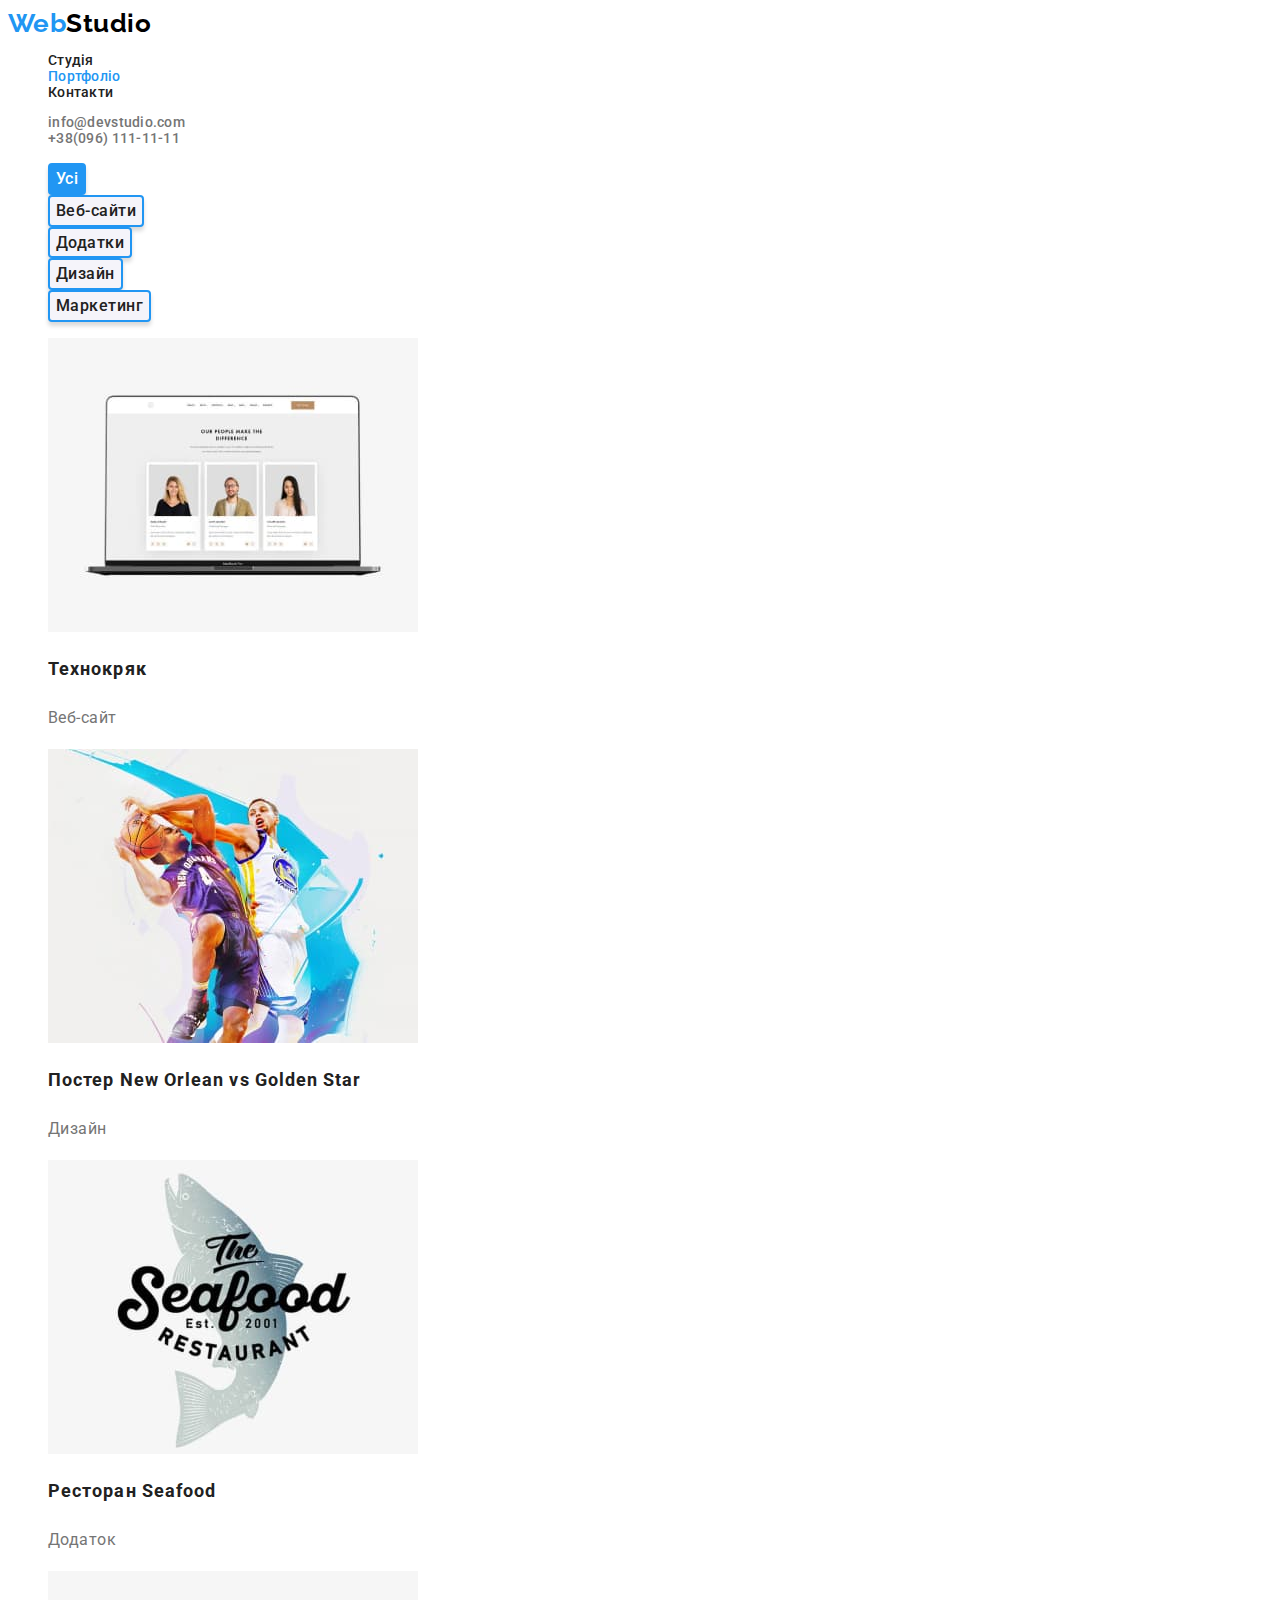
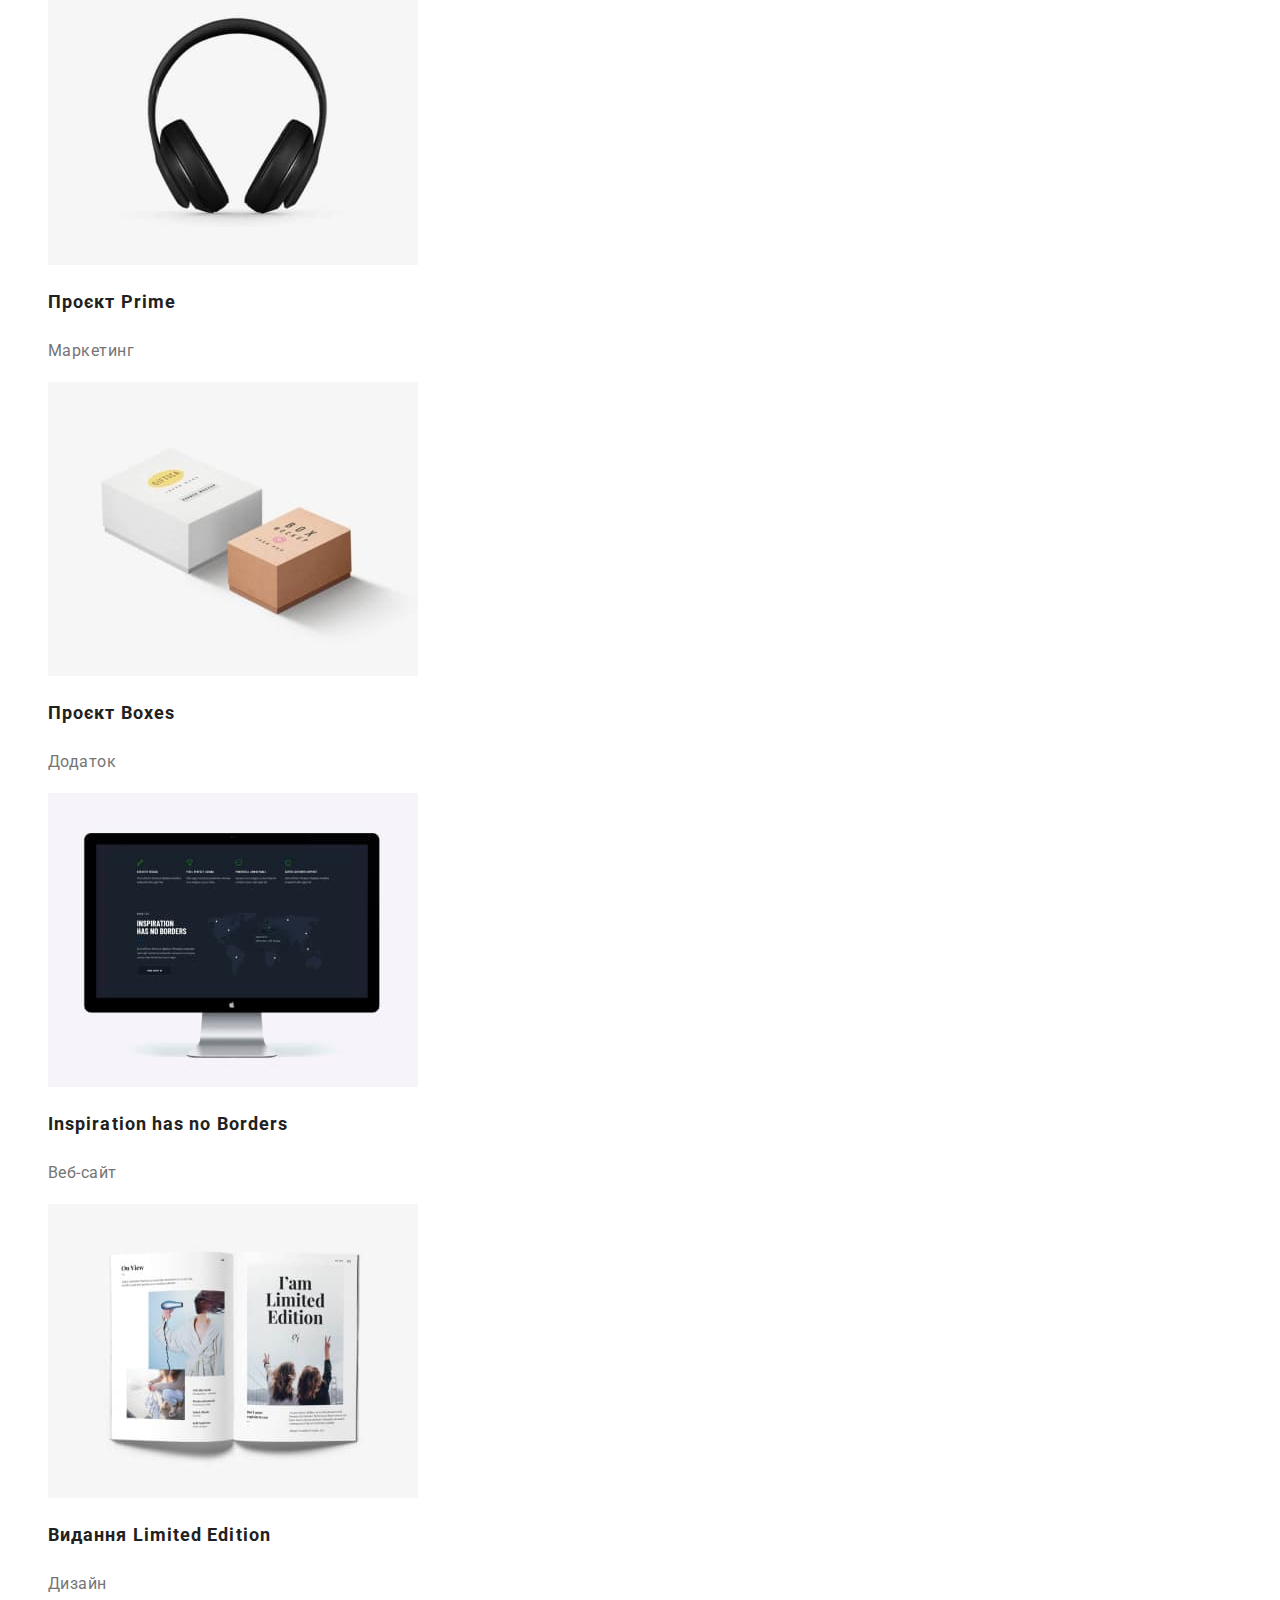
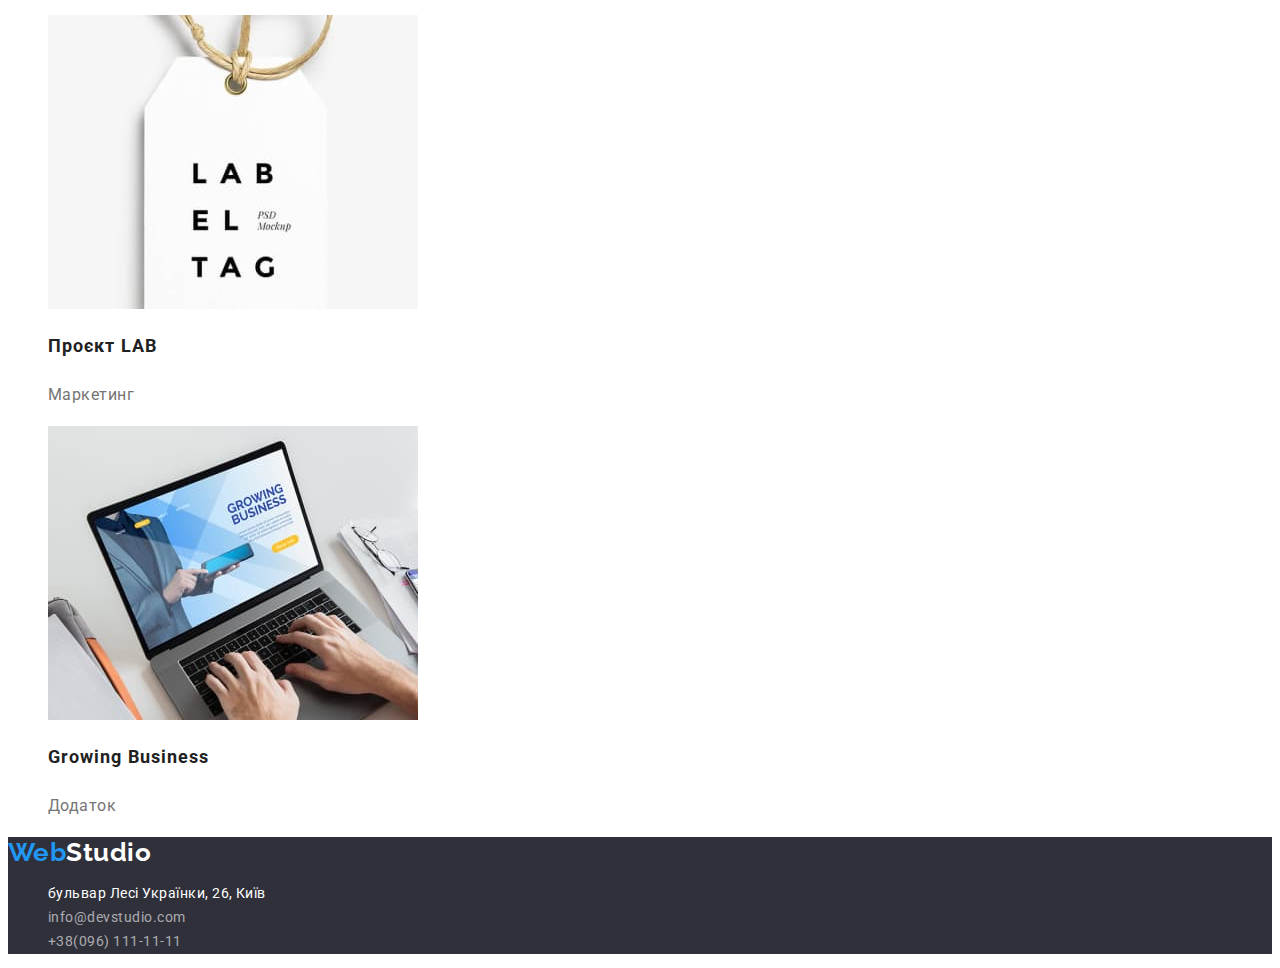
==== portfolio.html @ f8b34349 "initial commit hw-03" ====
<!DOCTYPE html>
<html lang="uk">
  <head>
    <meta charset="UTF-8" />
    <meta http-equiv="X-UA-Compatible" content="IE=edge" />
    <meta name="viewport" content="width=device-width, initial-scale=1.0" />
    <title>goit-markup-hw-02</title>
    <link rel="preconnect" href="https://fonts.googleapis.com" />
    <link rel="preconnect" href="https://fonts.gstatic.com" crossorigin />
    <link
      href="https://fonts.googleapis.com/css2?family=Raleway:wght@700&family=Roboto:wght@400;500;700;900&display=swap"
      rel="stylesheet"
    />
    <link rel="stylesheet" href="./css/styles.css" />
  </head>
  <body>
    <header>
      <nav>
        <a class="link logo" href="./index.html">Web<span class="logo-span">Studio</span></a>
        <ul class="ul-nav">
          <li class="list">
            <a class="link nav" href="./index.html">Студія</a>
          </li>
          <li class="list">
            <a class="link nav link-current" href="./portfolio.html">Портфоліо</a>
          </li>
          <li class="list"><a class="link nav" href="#">Контакти</a></li>
        </ul>
        <ul class="ul-nav">
          <li class="list">
            <a class="link auth" href="mailto:info@devstudio.com">info@devstudio.com</a>
          </li>
          <li class="list">
            <a class="link auth" href="tel:+380961111111">+38(096) 111-11-11</a>
          </li>
        </ul>
      </nav>
    </header>
    <main>
      <section class="hero-portfolio">
        <h1 class="visually-hidden">Портфоліо</h1>
        <ul>
          <li class="list">
            <button class="btn btn-portfolio btn-portfolio-current" type="button">Усі</button>
          </li>
          <li class="list"><button class="btn btn-portfolio" type="button">Веб-сайти</button></li>
          <li class="list"><button class="btn btn-portfolio" type="button">Додатки</button></li>
          <li class="list"><button class="btn btn-portfolio" type="button">Дизайн</button></li>
          <li class="list"><button class="btn btn-portfolio" type="button">Маркетинг</button></li>
        </ul>
        <ul>
          <li class="list">
            <a href="#" class="link">
              <img src="./img/technohack1.jpg" alt="Фото" class="portfolio-img" width="370" />
              <h2 class="portfolio-title">Технокряк</h2>
              <p class="portfolio-text">Веб-сайт</p>
            </a>
          </li>
          <li class="list">
            <a href="#" class="link">
              <img src="./img/neworlean2.jpg" alt="Фото" class="portfolio-img" width="370" />
              <h2 class="portfolio-title">Постер New Orlean vs Golden Star</h2>
              <p class="portfolio-text">Дизайн</p>
            </a>
          </li>
          <li class="list">
            <a href="#" class="link">
              <img src="./img/seafood3.jpg" alt="Фото" class="portfolio-img" width="370" />
              <h2 class="portfolio-title">Ресторан Seafood</h2>
              <p class="portfolio-text">Додаток</p>
            </a>
          </li>
          <li class="list">
            <a href="#" class="link">
              <img src="./img/prime4.jpg" alt="Фото" class="portfolio-img" width="370" />
              <h2 class="portfolio-title">Проєкт Prime</h2>
              <p class="portfolio-text">Маркетинг</p>
            </a>
          </li>
          <li class="list">
            <a href="#" class="link">
              <img src="./img/boxes5.jpg" alt="Фото" class="portfolio-img" width="370" />
              <h2 class="portfolio-title">Проєкт Boxes</h2>
              <p class="portfolio-text">Додаток</p>
            </a>
          </li>
          <li class="list">
            <a href="#" class="link">
              <img src="./img/noborders6.jpg" alt="Фото" class="portfolio-img" width="370" />
              <h2 class="portfolio-title">Inspiration has no Borders</h2>
              <p class="portfolio-text">Веб-сайт</p>
            </a>
          </li>
          <li class="list">
            <a href="#" class="link">
              <img src="./img/limited7.jpg" alt="Фото" class="portfolio-img" width="370" />
              <h2 class="portfolio-title">Видання Limited Edition</h2>
              <p class="portfolio-text">Дизайн</p>
            </a>
          </li>
          <li class="list">
            <a href="#" class="link">
              <img src="./img/lab8.jpg" alt="Фото" class="portfolio-img" width="370" />
              <h2 class="portfolio-title">Проєкт LAB</h2>
              <p class="portfolio-text">Маркетинг</p>
            </a>
          </li>
          <li class="list">
            <a href="#" class="link">
              <img src="./img/growing9.jpg" alt="Фото" class="portfolio-img" width="370" />
              <h2 class="portfolio-title">Growing Business</h2>
              <p class="portfolio-text">Додаток</p>
            </a>
          </li>
        </ul>
      </section>
    </main>
    <footer class="footer">
      <a class="link logo" href="./index.html">Web<span class="footer-span">Studio</span></a>
      <address class="address">
        <ul>
          <li class="list">
            <a
              class="link map"
              href="https://goo.gl/maps/aX8FBNbtvhdyTscHA"
              target="_blank"
              rel="noreferrer nofollow noopener"
              >бульвар Лесі Українки, 26, Київ</a
            >
          </li>
          <li class="list">
            <a class="link mailto" href="mailto:info@devstudio.com">info@devstudio.com</a>
          </li>
          <li class="list"><a class="link tel" href="tel:+380961111111">+38(096) 111-11-11</a></li>
        </ul>
      </address>
    </footer>
  </body>
</html>
---- css/styles.css ----
:root {
  --primary-text-color:#212121;
  --primary-white-color: #ffffff;
  --accent-color: #2196F3;
  --accent-text-color: #757575;
  --accent-bgd-color: #2F303A;
}
body {
  color: var(--primary-text-color);
  background-color: var(--primary-white-color);
  font-family: 'Roboto', sans-serif;
  letter-spacing: 0.03em;
}
.link {
  text-decoration: none;
}
.list {
  list-style: none;
}
.logo {
  color: var(--accent-color);
  font-family: 'Raleway', sans-serif;
  font-weight: 700;
  font-size: 26px;
  line-height: 1.19;
}
.logo-span {
  color: #000000;
}
.ul-nav {
  font-weight: 500;
  font-size: 14px;
  line-height: 1.14;
  letter-spacing: 0.02em;
}
.nav {
  color: var(--primary-text-color);
}
.auth {
  color: var(--accent-text-color);
}
.link-current,
  .nav:hover,
  .nav:focus,
  .auth:hover,
  .auth:focus {
  color: var(--accent-color);
}
.hero-studio {
  background-color: var(--accent-bgd-color);
}
.hero-title{
  color: var(--primary-white-color);
  font-weight: 900;
  font-size: 44px;
  line-height: 1.36;
  letter-spacing: 0.06em;
  text-transform: uppercase;
}
.btn {
  box-shadow: 0px 4px 4px rgba(0, 0, 0, 0.15);
  border: var(--accent-color) solid 2px;
  border-radius: 4px;
  font-family: inherit;
  font-size: 16px;
  cursor: pointer;
}
.btn-studio {
  color: var(--primary-white-color);
  background:var(--accent-color);
  font-weight: 700;
  line-height: 1.88;
  letter-spacing: 0.06em;
}
.btn-studio:hover,
.btn-studio:focus {
  color: #188CE8;
}
.btn-portfolio {
  color: var(--primary-text-color);
  background-color: #F5F4FA;
  font-weight: 500;
  line-height: 1.62;
  letter-spacing: 0.03em;
}
.btn-portfolio-current,
  .btn-portfolio:hover,
  .btn-portfolio:focus {
  color: var(--primary-white-color);
  background-color: var(--accent-color);
}
.visually-hidden {
  position: absolute;
  white-space: nowrap;
  width: 1px;
  height: 1px;
  overflow: hidden;
  border: 0;
  padding: 0;
  clip: rect(0 0 0 0);
  clip-path: inset(50%);
  margin: -1px;
}
.features {
  font-size: 14px;
}
.features-title {
  color: var(--primary-text-color);
  font-weight: 700;
  font-size: 14px;
  line-height: 1.14;
  text-transform: uppercase;  
}
.features-text {
  color: var(--accent-text-color);
  line-height: 1.71;
}
.comand {
  background-color: #F5F4FA;
}
.work-title,
  .comand-title {
  color: var(--primary-text-color);
  font-weight: 700;
  font-size: 36px;
  line-height: 1.17;
}
.card {
  background-color: var(--primary-white-color);
  font-size: 16px;
  line-height: 1.19;
}
.card-title {
  color: var(--primary-text-color);
  font-weight: 500;
  font-size: 16px;
}
.card-text {
  color: var(--accent-text-color);
}
.footer {
  background-color: var(--accent-bgd-color);
}
.footer-span {
  color: var(--primary-white-color);
}
.address {
  font-style: normal;
  font-size: 14px;
  line-height: 1.71;
}
.map {
  color: var(--primary-white-color);
}
.mailto,
.tel {
  color: rgba(255, 255, 255, 0.6);  
}
.mailto:hover,
  .mailto:focus,
  .tel:hover,
  .tel:focus,
  .map:hover,
  .map:focus,
  .logo:hover,
  .logo:focus,
  .logo-span:hover,
  .logo-span:focus,
  .footer-span:hover,
  .footer-span:focus {
  color: var(--accent-color);
}
.portfolio-title {
  color: var(--primary-text-color);
  font-weight: 700;
  font-size: 18px;
  line-height: 2.00;
  letter-spacing: 0.06em;
}
.portfolio-text {
  color: var(--accent-text-color);
  font-size: 16px;
  line-height: 1.88;
}
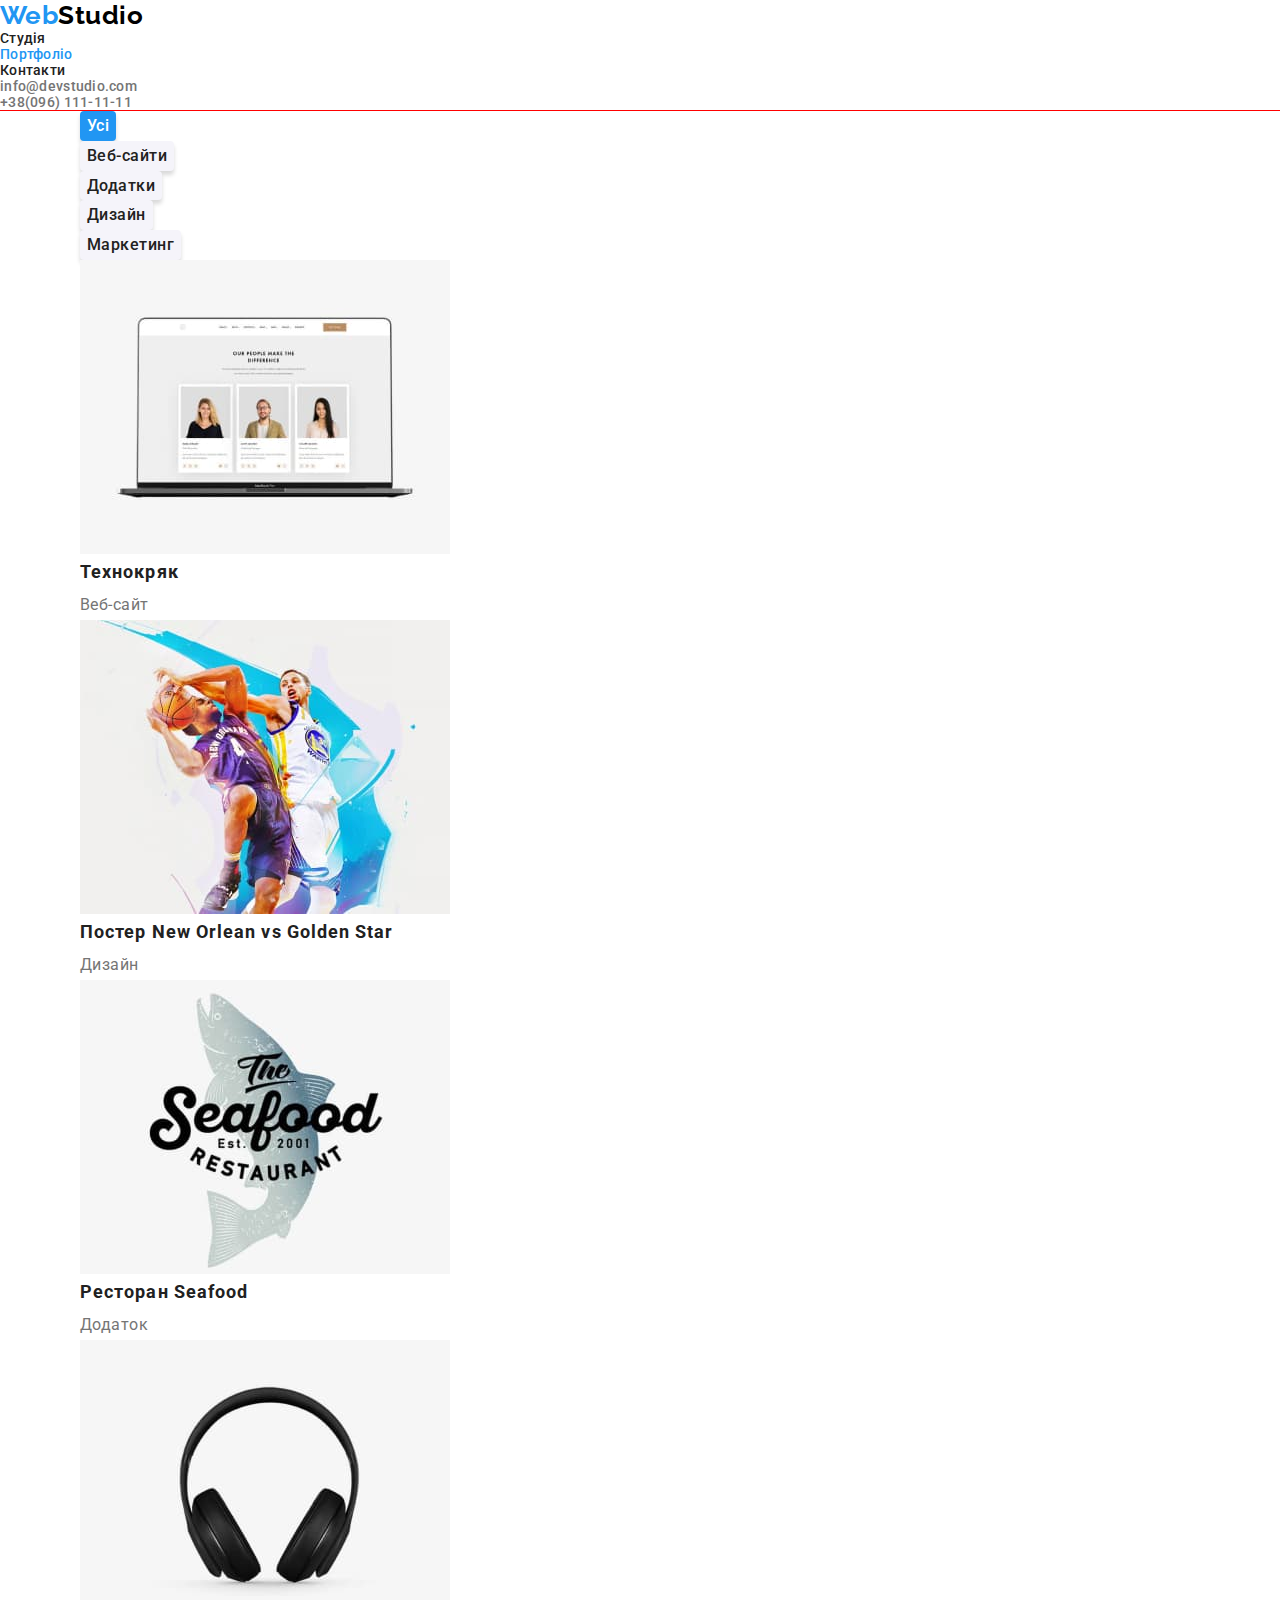
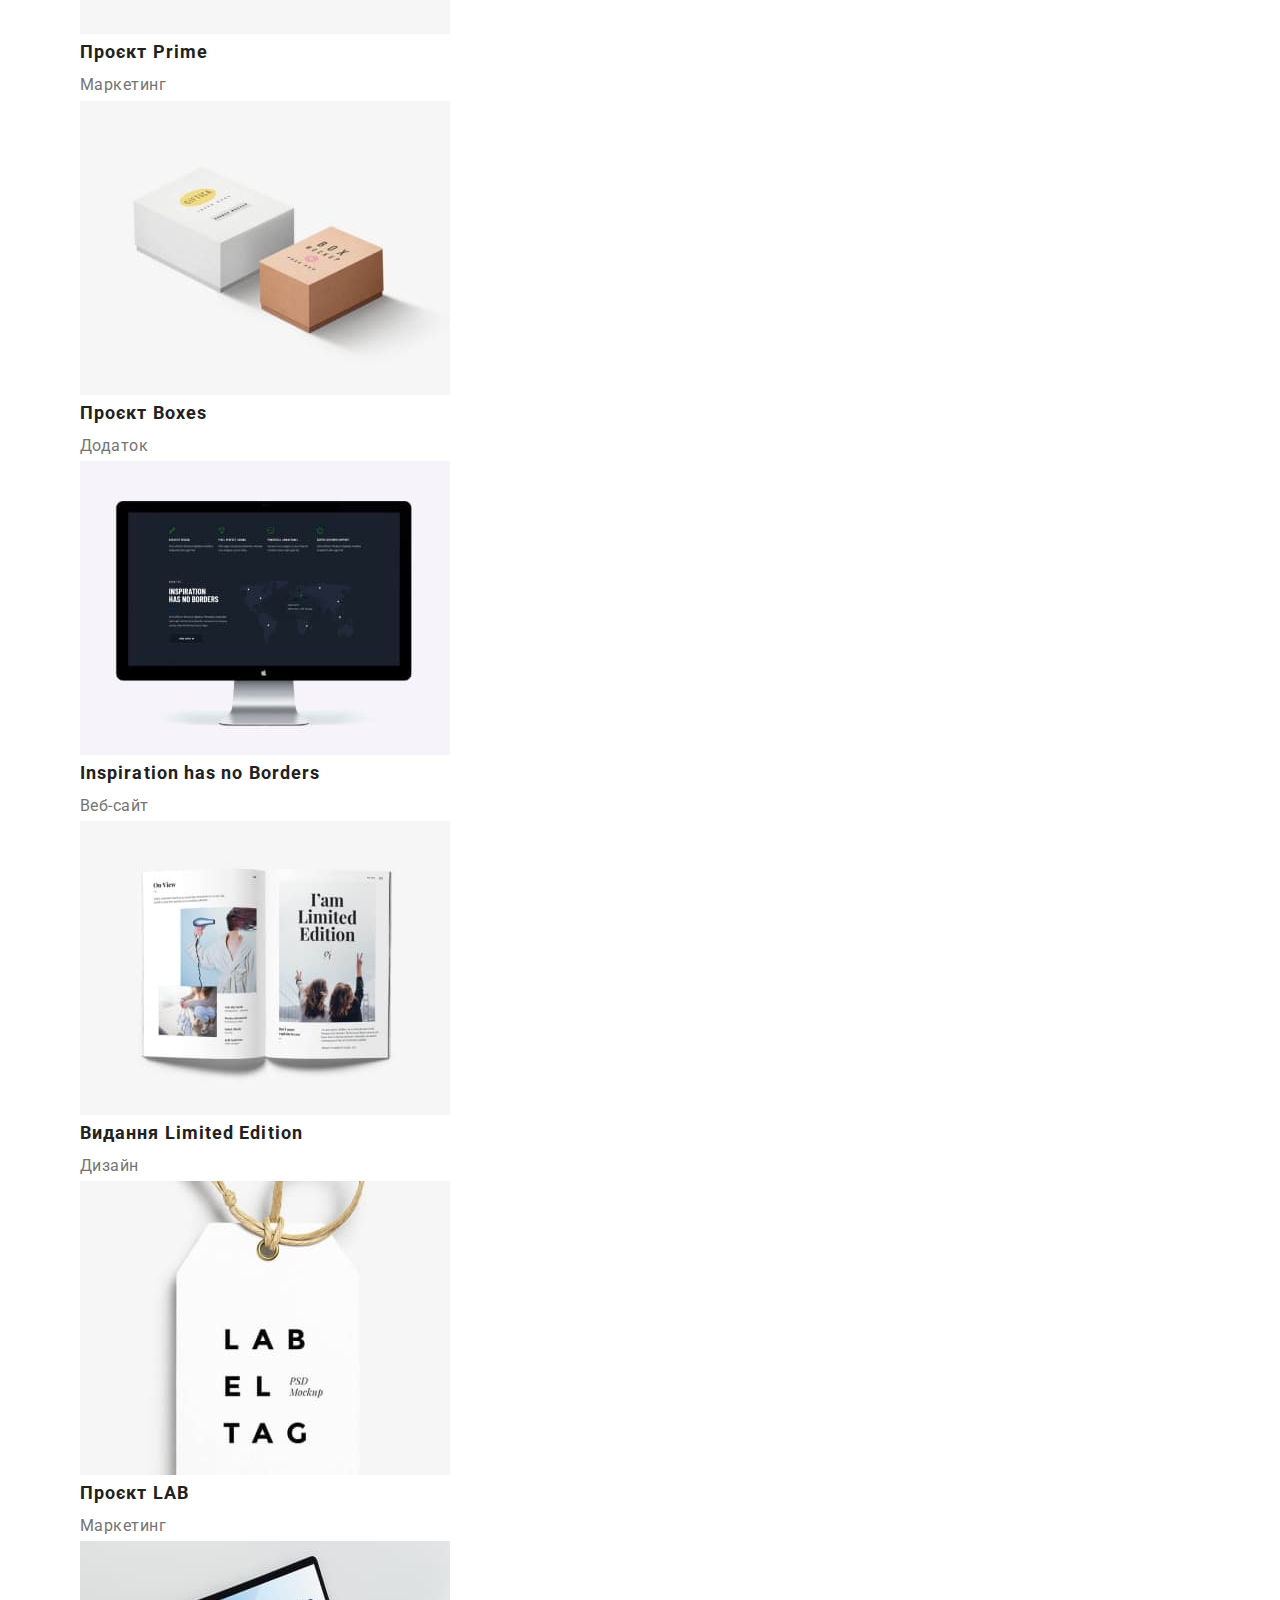
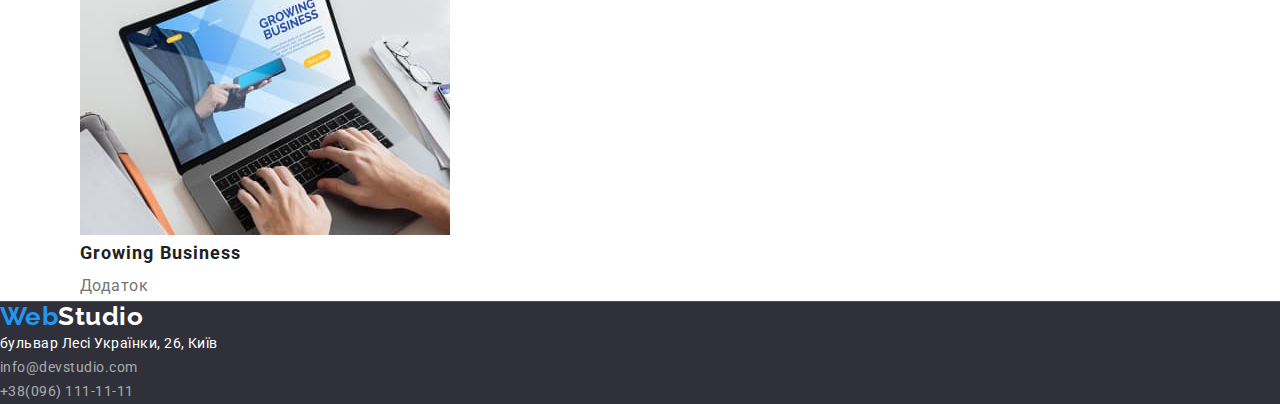
==== commit e5334a32: "section outline: 1px solid red;" ====
--- a/portfolio.html
+++ b/portfolio.html
@@ -10,6 +10,10 @@
     <link
       href="https://fonts.googleapis.com/css2?family=Raleway:wght@700&family=Roboto:wght@400;500;700;900&display=swap"
       rel="stylesheet"
+    />
+    <link
+      rel="stylesheet"
+      href="https://cdnjs.cloudflare.com/ajax/libs/modern-normalize/1.1.0/modern-normalize.min.css"
     />
     <link rel="stylesheet" href="./css/styles.css" />
   </head>
@@ -37,82 +41,84 @@
       </nav>
     </header>
     <main>
-      <section class="hero-portfolio">
-        <h1 class="visually-hidden">Портфоліо</h1>
-        <ul>
-          <li class="list">
-            <button class="btn btn-portfolio btn-portfolio-current" type="button">Усі</button>
-          </li>
-          <li class="list"><button class="btn btn-portfolio" type="button">Веб-сайти</button></li>
-          <li class="list"><button class="btn btn-portfolio" type="button">Додатки</button></li>
-          <li class="list"><button class="btn btn-portfolio" type="button">Дизайн</button></li>
-          <li class="list"><button class="btn btn-portfolio" type="button">Маркетинг</button></li>
-        </ul>
-        <ul>
-          <li class="list">
-            <a href="#" class="link">
-              <img src="./img/technohack1.jpg" alt="Фото" class="portfolio-img" width="370" />
-              <h2 class="portfolio-title">Технокряк</h2>
-              <p class="portfolio-text">Веб-сайт</p>
-            </a>
-          </li>
-          <li class="list">
-            <a href="#" class="link">
-              <img src="./img/neworlean2.jpg" alt="Фото" class="portfolio-img" width="370" />
-              <h2 class="portfolio-title">Постер New Orlean vs Golden Star</h2>
-              <p class="portfolio-text">Дизайн</p>
-            </a>
-          </li>
-          <li class="list">
-            <a href="#" class="link">
-              <img src="./img/seafood3.jpg" alt="Фото" class="portfolio-img" width="370" />
-              <h2 class="portfolio-title">Ресторан Seafood</h2>
-              <p class="portfolio-text">Додаток</p>
-            </a>
-          </li>
-          <li class="list">
-            <a href="#" class="link">
-              <img src="./img/prime4.jpg" alt="Фото" class="portfolio-img" width="370" />
-              <h2 class="portfolio-title">Проєкт Prime</h2>
-              <p class="portfolio-text">Маркетинг</p>
-            </a>
-          </li>
-          <li class="list">
-            <a href="#" class="link">
-              <img src="./img/boxes5.jpg" alt="Фото" class="portfolio-img" width="370" />
-              <h2 class="portfolio-title">Проєкт Boxes</h2>
-              <p class="portfolio-text">Додаток</p>
-            </a>
-          </li>
-          <li class="list">
-            <a href="#" class="link">
-              <img src="./img/noborders6.jpg" alt="Фото" class="portfolio-img" width="370" />
-              <h2 class="portfolio-title">Inspiration has no Borders</h2>
-              <p class="portfolio-text">Веб-сайт</p>
-            </a>
-          </li>
-          <li class="list">
-            <a href="#" class="link">
-              <img src="./img/limited7.jpg" alt="Фото" class="portfolio-img" width="370" />
-              <h2 class="portfolio-title">Видання Limited Edition</h2>
-              <p class="portfolio-text">Дизайн</p>
-            </a>
-          </li>
-          <li class="list">
-            <a href="#" class="link">
-              <img src="./img/lab8.jpg" alt="Фото" class="portfolio-img" width="370" />
-              <h2 class="portfolio-title">Проєкт LAB</h2>
-              <p class="portfolio-text">Маркетинг</p>
-            </a>
-          </li>
-          <li class="list">
-            <a href="#" class="link">
-              <img src="./img/growing9.jpg" alt="Фото" class="portfolio-img" width="370" />
-              <h2 class="portfolio-title">Growing Business</h2>
-              <p class="portfolio-text">Додаток</p>
-            </a>
-          </li>
-        </ul>
+      <section class="section hero-portfolio">
+        <div class="container">
+          <h1 class="visually-hidden">Портфоліо</h1>
+          <ul>
+            <li class="list">
+              <button class="btn btn-portfolio btn-portfolio-current" type="button">Усі</button>
+            </li>
+            <li class="list"><button class="btn btn-portfolio" type="button">Веб-сайти</button></li>
+            <li class="list"><button class="btn btn-portfolio" type="button">Додатки</button></li>
+            <li class="list"><button class="btn btn-portfolio" type="button">Дизайн</button></li>
+            <li class="list"><button class="btn btn-portfolio" type="button">Маркетинг</button></li>
+          </ul>
+          <ul>
+            <li class="list">
+              <a href="#" class="link">
+                <img src="./img/technohack1.jpg" alt="Фото" class="portfolio-img" width="370" />
+                <h2 class="portfolio-title">Технокряк</h2>
+                <p class="portfolio-text">Веб-сайт</p>
+              </a>
+            </li>
+            <li class="list">
+              <a href="#" class="link">
+                <img src="./img/neworlean2.jpg" alt="Фото" class="portfolio-img" width="370" />
+                <h2 class="portfolio-title">Постер New Orlean vs Golden Star</h2>
+                <p class="portfolio-text">Дизайн</p>
+              </a>
+            </li>
+            <li class="list">
+              <a href="#" class="link">
+                <img src="./img/seafood3.jpg" alt="Фото" class="portfolio-img" width="370" />
+                <h2 class="portfolio-title">Ресторан Seafood</h2>
+                <p class="portfolio-text">Додаток</p>
+              </a>
+            </li>
+            <li class="list">
+              <a href="#" class="link">
+                <img src="./img/prime4.jpg" alt="Фото" class="portfolio-img" width="370" />
+                <h2 class="portfolio-title">Проєкт Prime</h2>
+                <p class="portfolio-text">Маркетинг</p>
+              </a>
+            </li>
+            <li class="list">
+              <a href="#" class="link">
+                <img src="./img/boxes5.jpg" alt="Фото" class="portfolio-img" width="370" />
+                <h2 class="portfolio-title">Проєкт Boxes</h2>
+                <p class="portfolio-text">Додаток</p>
+              </a>
+            </li>
+            <li class="list">
+              <a href="#" class="link">
+                <img src="./img/noborders6.jpg" alt="Фото" class="portfolio-img" width="370" />
+                <h2 class="portfolio-title">Inspiration has no Borders</h2>
+                <p class="portfolio-text">Веб-сайт</p>
+              </a>
+            </li>
+            <li class="list">
+              <a href="#" class="link">
+                <img src="./img/limited7.jpg" alt="Фото" class="portfolio-img" width="370" />
+                <h2 class="portfolio-title">Видання Limited Edition</h2>
+                <p class="portfolio-text">Дизайн</p>
+              </a>
+            </li>
+            <li class="list">
+              <a href="#" class="link">
+                <img src="./img/lab8.jpg" alt="Фото" class="portfolio-img" width="370" />
+                <h2 class="portfolio-title">Проєкт LAB</h2>
+                <p class="portfolio-text">Маркетинг</p>
+              </a>
+            </li>
+            <li class="list">
+              <a href="#" class="link">
+                <img src="./img/growing9.jpg" alt="Фото" class="portfolio-img" width="370" />
+                <h2 class="portfolio-title">Growing Business</h2>
+                <p class="portfolio-text">Додаток</p>
+              </a>
+            </li>
+          </ul>
+        </div>
       </section>
     </main>
     <footer class="footer">
--- a/css/styles.css
+++ b/css/styles.css
@@ -1,3 +1,22 @@
+html {
+  box-sizing: border-box;
+}
+*,
+*::before,
+*::after {
+  box-sizing: inherit;
+}
+body {
+  margin: 0;
+  color: var(--primary-text-color);
+  background-color: var(--primary-white-color);
+  font-family: 'Roboto', sans-serif;
+  letter-spacing: 0.03em;
+}
+h1,h2,h3, p {
+  padding: 0;
+  margin: 0;
+}
 :root {
   --primary-text-color:#212121;
   --primary-white-color: #ffffff;
@@ -5,17 +24,39 @@
   --accent-text-color: #757575;
   --accent-bgd-color: #2F303A;
 }
-body {
-  color: var(--primary-text-color);
-  background-color: var(--primary-white-color);
-  font-family: 'Roboto', sans-serif;
-  letter-spacing: 0.03em;
-}
 .link {
   text-decoration: none;
 }
 .list {
   list-style: none;
+}
+ul {
+  padding: 0;
+  margin: 0;
+}
+::selection {
+  color: var(--primary-white-color);
+  background-color: var(--accent-bgd-color);
+}
+.section {
+  padding: 0 64px;
+  outline: 1px solid red;
+}
+.container {
+  width: 100%;
+  max-width: 1200px;
+  margin: 0 auto;
+  padding: 0 16px;
+}
+.img {
+  display: block;
+  max-width: 100%;
+  height: auto;
+}
+.portfolio-img {
+  display: block;
+  max-width: 100%;
+  height: auto;  
 }
 .logo {
   color: var(--accent-color);
@@ -58,16 +99,24 @@
   text-transform: uppercase;
 }
 .btn {
+  display: inline-block;
+  /* padding: 20px 40px; */
   box-shadow: 0px 4px 4px rgba(0, 0, 0, 0.15);
-  border: var(--accent-color) solid 2px;
+  border: transparent solid 1px;
   border-radius: 4px;
   font-family: inherit;
   font-size: 16px;
+  text-align: center;
   cursor: pointer;
 }
 .btn-studio {
   color: var(--primary-white-color);
   background:var(--accent-color);
+  /* position: absolute; */
+  min-width: 216px;
+  height: 50px;
+  left: 692px;
+  top: 430px;
   font-weight: 700;
   line-height: 1.88;
   letter-spacing: 0.06em;
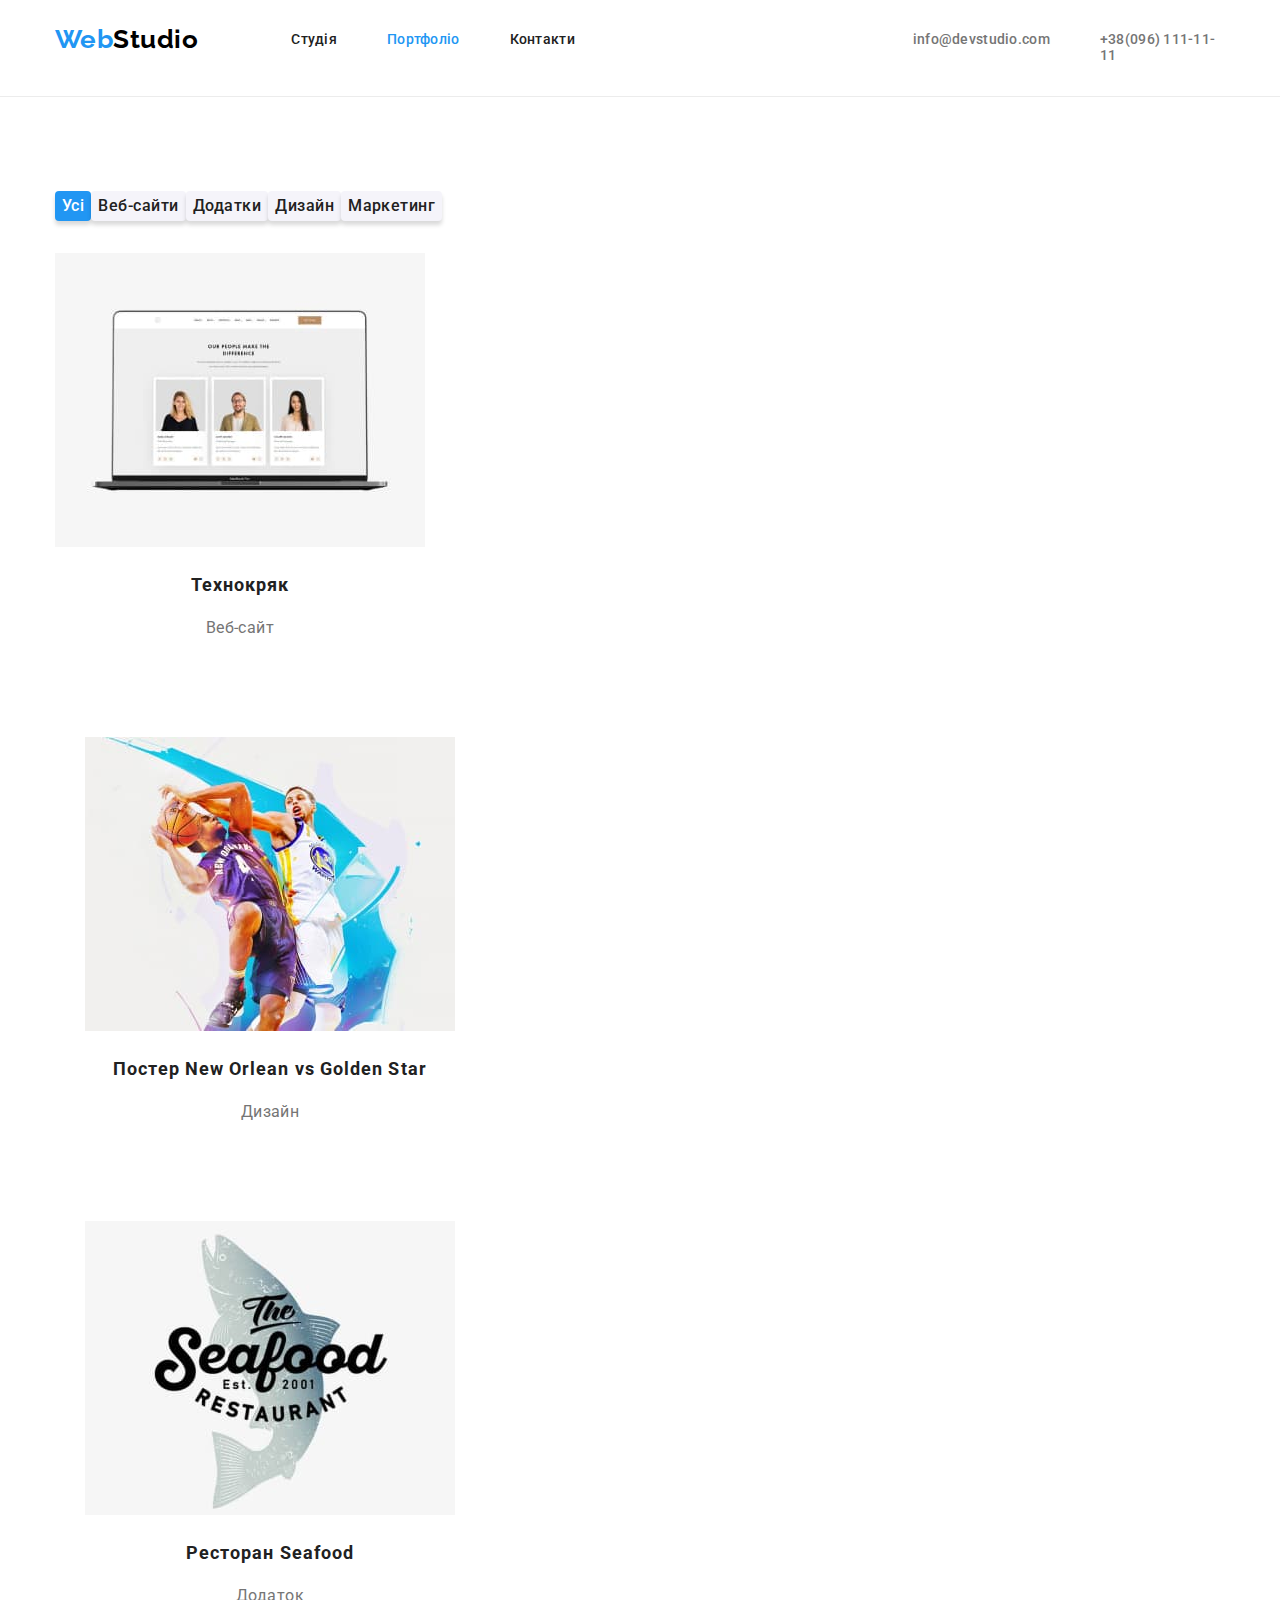
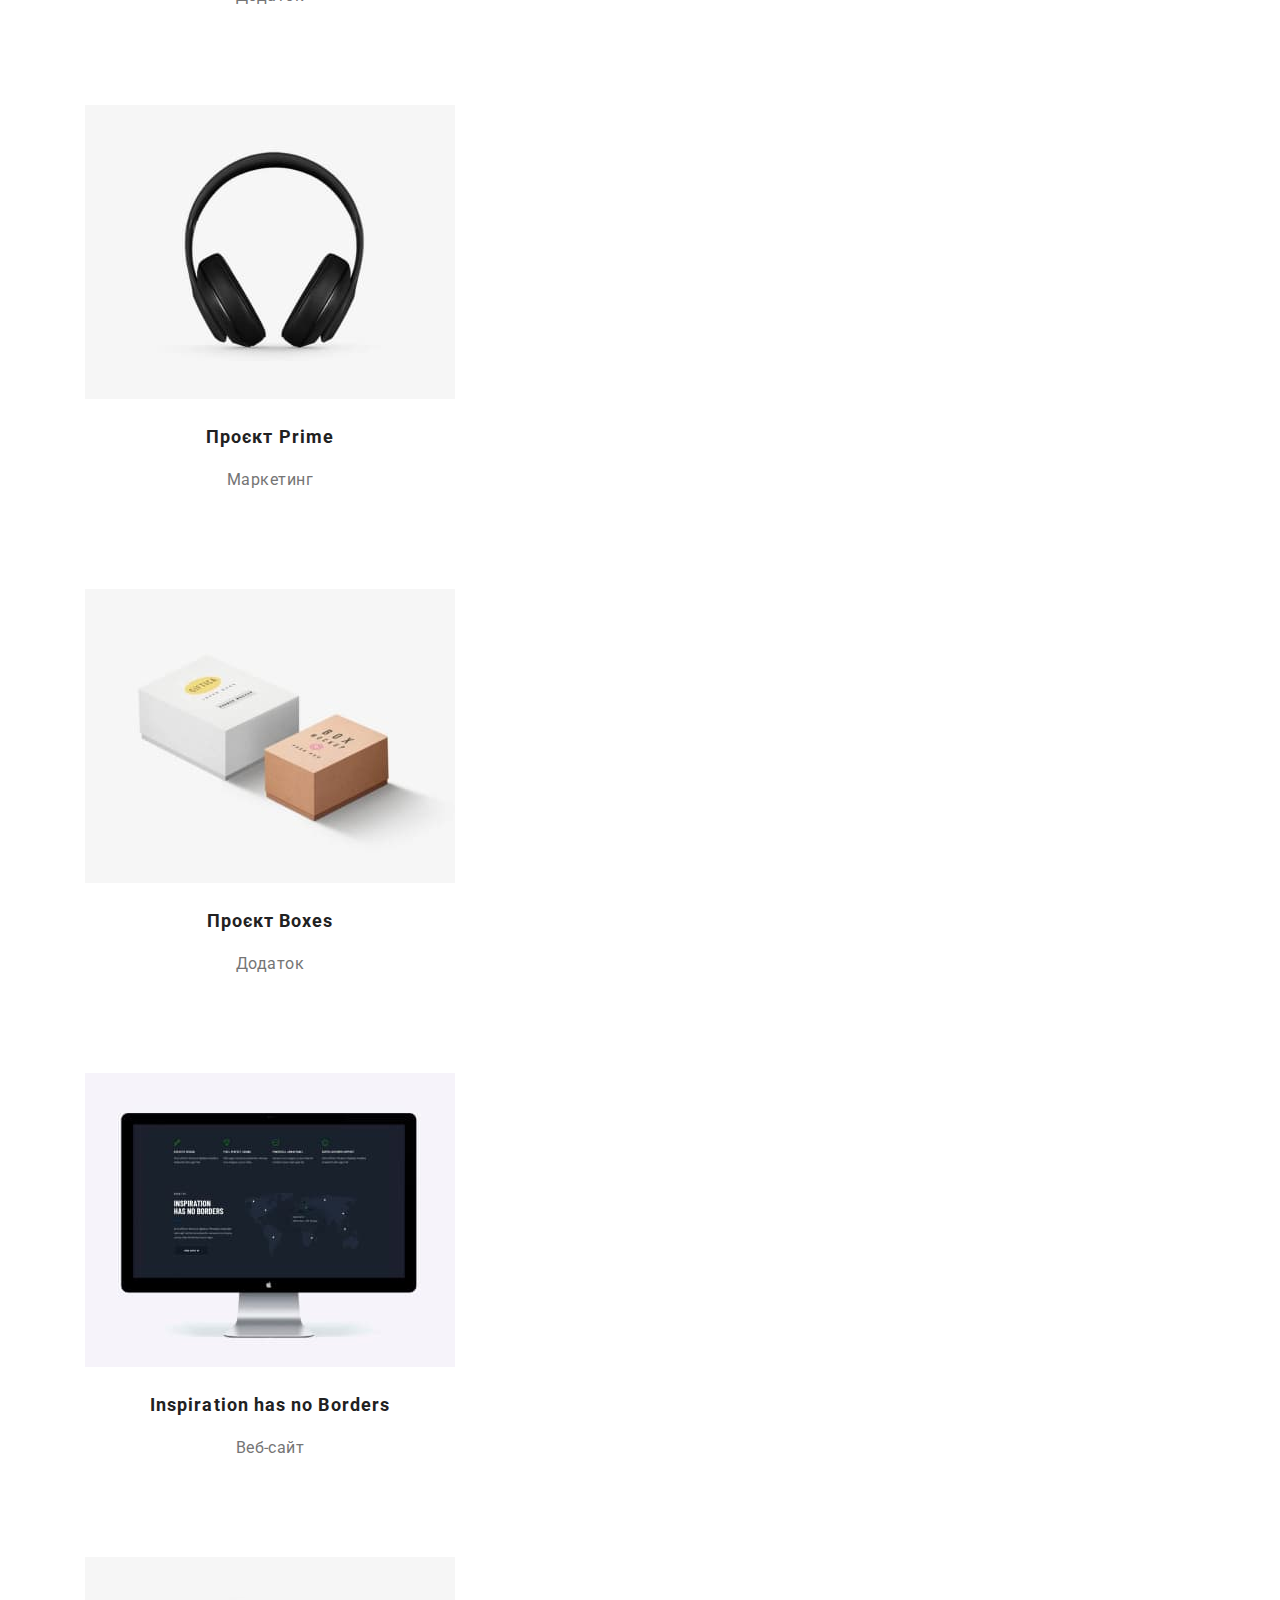
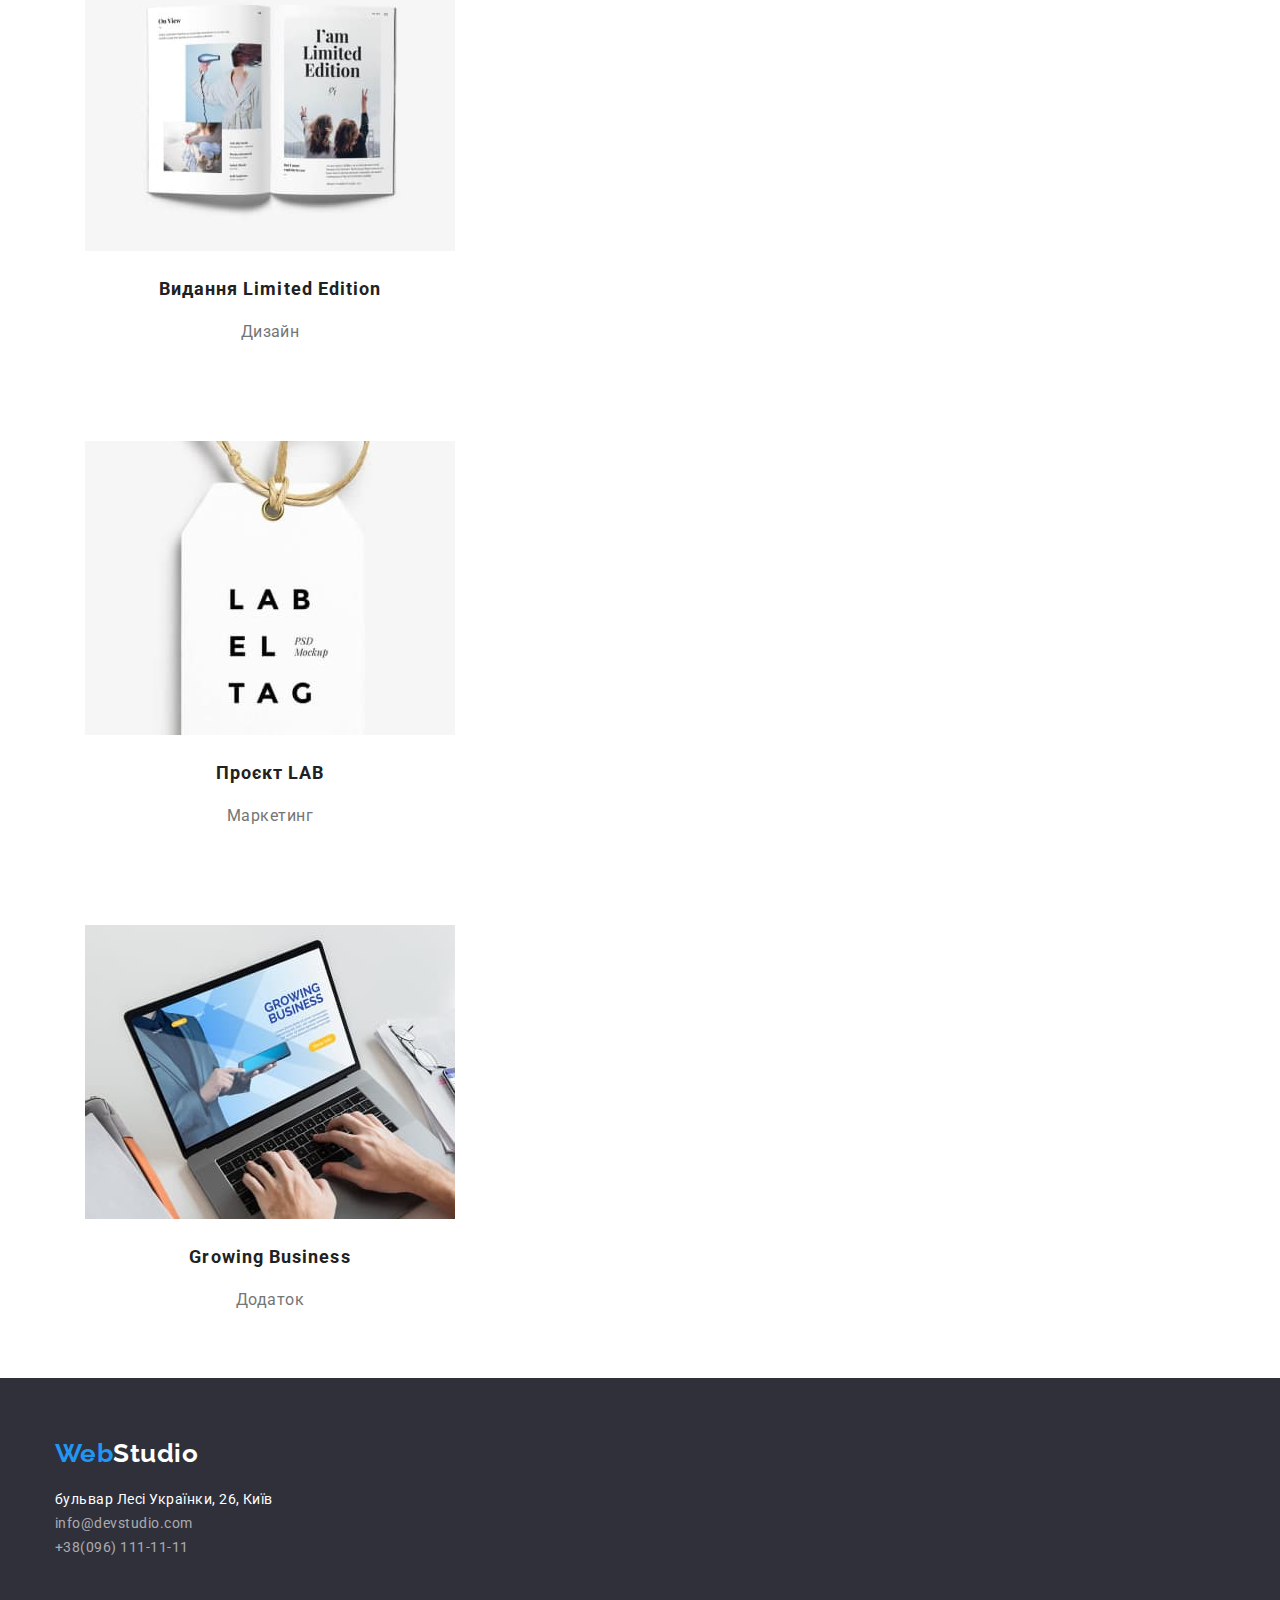
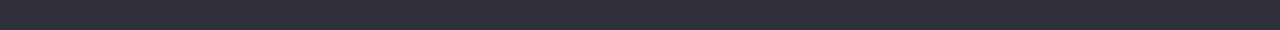
==== commit 3d641004: "page1" ====
--- a/portfolio.html
+++ b/portfolio.html
@@ -19,102 +19,122 @@
   </head>
   <body>
     <header>
-      <nav>
-        <a class="link logo" href="./index.html">Web<span class="logo-span">Studio</span></a>
-        <ul class="ul-nav">
-          <li class="list">
-            <a class="link nav" href="./index.html">Студія</a>
-          </li>
-          <li class="list">
-            <a class="link nav link-current" href="./portfolio.html">Портфоліо</a>
-          </li>
-          <li class="list"><a class="link nav" href="#">Контакти</a></li>
-        </ul>
-        <ul class="ul-nav">
-          <li class="list">
+      <div class="container">
+        <nav class="main-nav">
+          <a class="link logo" href="./index.html">Web<span class="logo-span">Studio</span></a>
+          <ul class="site-nav list">
+            <li class="li">
+              <a class="link nav" href="./index.html">Студія</a>
+            </li>
+            <li class="li">
+              <a class="link nav link-current" href="./portfolio.html">Портфоліо</a>
+            </li>
+            <li class="li"><a class="link nav" href="#">Контакти</a></li>
+          </ul>
+        </nav>
+        <ul class="auth-nav list">
+          <li class="li">
             <a class="link auth" href="mailto:info@devstudio.com">info@devstudio.com</a>
           </li>
-          <li class="list">
+          <li class="li">
             <a class="link auth" href="tel:+380961111111">+38(096) 111-11-11</a>
           </li>
         </ul>
-      </nav>
+      </div>
     </header>
     <main>
       <section class="section hero-portfolio">
         <div class="container">
           <h1 class="visually-hidden">Портфоліо</h1>
-          <ul>
-            <li class="list">
+          <ul class="ul-portfolio list">
+            <li>
               <button class="btn btn-portfolio btn-portfolio-current" type="button">Усі</button>
             </li>
-            <li class="list"><button class="btn btn-portfolio" type="button">Веб-сайти</button></li>
-            <li class="list"><button class="btn btn-portfolio" type="button">Додатки</button></li>
-            <li class="list"><button class="btn btn-portfolio" type="button">Дизайн</button></li>
-            <li class="list"><button class="btn btn-portfolio" type="button">Маркетинг</button></li>
+            <li><button class="btn btn-portfolio" type="button">Веб-сайти</button></li>
+            <li><button class="btn btn-portfolio" type="button">Додатки</button></li>
+            <li><button class="btn btn-portfolio" type="button">Дизайн</button></li>
+            <li><button class="btn btn-portfolio" type="button">Маркетинг</button></li>
           </ul>
-          <ul>
-            <li class="list">
+          <ul class="list">
+            <li class="card-portfolio">
               <a href="#" class="link">
-                <img src="./img/technohack1.jpg" alt="Фото" class="portfolio-img" width="370" />
-                <h2 class="portfolio-title">Технокряк</h2>
-                <p class="portfolio-text">Веб-сайт</p>
+                <img class="img" src="./img/technohack1.jpg" alt="Фото" width="370" />
+                <div class="card-portfolio-item">
+                  <h2 class="portfolio-title">Технокряк</h2>
+                  <p class="portfolio-text">Веб-сайт</p>
+                </div>
               </a>
             </li>
-            <li class="list">
+            <li class="card-portfolio">
               <a href="#" class="link">
-                <img src="./img/neworlean2.jpg" alt="Фото" class="portfolio-img" width="370" />
-                <h2 class="portfolio-title">Постер New Orlean vs Golden Star</h2>
-                <p class="portfolio-text">Дизайн</p>
+                <img class="img" src="./img/neworlean2.jpg" alt="Фото" width="370" />
+                <div class="card-portfolio-item">
+                  <h2 class="portfolio-title">Постер New Orlean vs Golden Star</h2>
+                  <p class="portfolio-text">Дизайн</p>
+                </div>
               </a>
             </li>
-            <li class="list">
+            <li class="card-portfolio">
               <a href="#" class="link">
-                <img src="./img/seafood3.jpg" alt="Фото" class="portfolio-img" width="370" />
-                <h2 class="portfolio-title">Ресторан Seafood</h2>
-                <p class="portfolio-text">Додаток</p>
+                <img class="img" src="./img/seafood3.jpg" alt="Фото" width="370" />
+                <div class="card-portfolio-item">
+                  <h2 class="portfolio-title">Ресторан Seafood</h2>
+                  <p class="portfolio-text">Додаток</p>
+                </div>
               </a>
             </li>
-            <li class="list">
+            <li class="card-portfolio">
               <a href="#" class="link">
-                <img src="./img/prime4.jpg" alt="Фото" class="portfolio-img" width="370" />
-                <h2 class="portfolio-title">Проєкт Prime</h2>
-                <p class="portfolio-text">Маркетинг</p>
+                <img class="img" src="./img/prime4.jpg" alt="Фото" width="370" />
+                <div class="card-portfolio-item">
+                  <h2 class="portfolio-title">Проєкт Prime</h2>
+                  <p class="portfolio-text">Маркетинг</p>
+                </div>
               </a>
             </li>
-            <li class="list">
+            <li class="card-portfolio">
               <a href="#" class="link">
-                <img src="./img/boxes5.jpg" alt="Фото" class="portfolio-img" width="370" />
-                <h2 class="portfolio-title">Проєкт Boxes</h2>
-                <p class="portfolio-text">Додаток</p>
+                <img class="img" src="./img/boxes5.jpg" alt="Фото" width="370" />
+                <div class="card-portfolio-item">
+                  <h2 class="portfolio-title">Проєкт Boxes</h2>
+                  <p class="portfolio-text">Додаток</p>
+                </div>
               </a>
             </li>
-            <li class="list">
+            <li class="card-portfolio">
               <a href="#" class="link">
-                <img src="./img/noborders6.jpg" alt="Фото" class="portfolio-img" width="370" />
-                <h2 class="portfolio-title">Inspiration has no Borders</h2>
-                <p class="portfolio-text">Веб-сайт</p>
+                <img class="img" src="./img/noborders6.jpg" alt="Фото" width="370" />
+                <div class="card-portfolio-item">
+                  <h2 class="portfolio-title">Inspiration has no Borders</h2>
+                  <p class="portfolio-text">Веб-сайт</p>
+                </div>
               </a>
             </li>
-            <li class="list">
+            <li class="card-portfolio">
               <a href="#" class="link">
-                <img src="./img/limited7.jpg" alt="Фото" class="portfolio-img" width="370" />
-                <h2 class="portfolio-title">Видання Limited Edition</h2>
-                <p class="portfolio-text">Дизайн</p>
+                <img class="img" src="./img/limited7.jpg" alt="Фото" width="370" />
+                <div class="card-portfolio-item">
+                  <h2 class="portfolio-title">Видання Limited Edition</h2>
+                  <p class="portfolio-text">Дизайн</p>
+                </div>
               </a>
             </li>
-            <li class="list">
+            <li class="card-portfolio">
               <a href="#" class="link">
-                <img src="./img/lab8.jpg" alt="Фото" class="portfolio-img" width="370" />
-                <h2 class="portfolio-title">Проєкт LAB</h2>
-                <p class="portfolio-text">Маркетинг</p>
+                <img class="img" src="./img/lab8.jpg" alt="Фото" width="370" />
+                <div class="card-portfolio-item">
+                  <h2 class="portfolio-title">Проєкт LAB</h2>
+                  <p class="portfolio-text">Маркетинг</p>
+                </div>
               </a>
             </li>
-            <li class="list">
+            <li class="card-portfolio">
               <a href="#" class="link">
-                <img src="./img/growing9.jpg" alt="Фото" class="portfolio-img" width="370" />
-                <h2 class="portfolio-title">Growing Business</h2>
-                <p class="portfolio-text">Додаток</p>
+                <img class="img" src="./img/growing9.jpg" alt="Фото" width="370" />
+                <div class="card-portfolio-item">
+                  <h2 class="portfolio-title">Growing Business</h2>
+                  <p class="portfolio-text">Додаток</p>
+                </div>
               </a>
             </li>
           </ul>
@@ -122,24 +142,26 @@
       </section>
     </main>
     <footer class="footer">
-      <a class="link logo" href="./index.html">Web<span class="footer-span">Studio</span></a>
-      <address class="address">
-        <ul>
-          <li class="list">
-            <a
-              class="link map"
-              href="https://goo.gl/maps/aX8FBNbtvhdyTscHA"
-              target="_blank"
-              rel="noreferrer nofollow noopener"
-              >бульвар Лесі Українки, 26, Київ</a
-            >
-          </li>
-          <li class="list">
-            <a class="link mailto" href="mailto:info@devstudio.com">info@devstudio.com</a>
-          </li>
-          <li class="list"><a class="link tel" href="tel:+380961111111">+38(096) 111-11-11</a></li>
-        </ul>
-      </address>
+      <div class="container">
+        <a class="link logo" href="./index.html">Web<span class="footer-span">Studio</span></a>
+        <address class="address">
+          <ul class="footer-nav list">
+            <li class="li">
+              <a
+                class="link map"
+                href="https://goo.gl/maps/aX8FBNbtvhdyTscHA"
+                target="_blank"
+                rel="noreferrer nofollow noopener"
+                >бульвар Лесі Українки, 26, Київ</a
+              >
+            </li>
+            <li class="li">
+              <a class="link mailto" href="mailto:info@devstudio.com">info@devstudio.com</a>
+            </li class="li">
+            <li><a class="link tel" href="tel:+380961111111">+38(096) 111-11-11</a></li>
+          </ul>
+        </address>
+      </div>
     </footer>
   </body>
 </html>
--- a/css/styles.css
+++ b/css/styles.css
@@ -24,51 +24,75 @@
   --accent-text-color: #757575;
   --accent-bgd-color: #2F303A;
 }
+header {
+  border-bottom: 1px solid #ECECEC;;
+}
+header .container {
+  display: flex;
+}
+.main-nav {
+  display: flex;
+}
+.site-nav,
+  .auth-nav,
+    .ul-portfolio {
+  display: flex;
+}
 .link {
   text-decoration: none;
-}
+ }
 .list {
   list-style: none;
-}
-ul {
   padding: 0;
   margin: 0;
 }
-::selection {
+.site-nav .li+.li,
+  .auth-nav .li+.li {
+  margin-left: 50px; 
+}
+.site-nav .li:first-child {
+  margin-left: 93px;
+}
+.auth-nav .li:first-child {
+  margin-left: 338px;
+}
+.auth-nav .link,
+  .site-nav .link {
+  display: block;
+  padding: 32px 0;
+}
+.card-portfolio .link {
+  display: block;
+  padding: 32px 0;
+}
+/* .site-nav .li,
+.auth-nav .li {
+  outline: solid 2px red;
+} */
+/* ::selection {
   color: var(--primary-white-color);
   background-color: var(--accent-bgd-color);
-}
-.section {
-  padding: 0 64px;
-  outline: 1px solid red;
-}
-.container {
-  width: 100%;
-  max-width: 1200px;
-  margin: 0 auto;
-  padding: 0 16px;
-}
-.img {
-  display: block;
-  max-width: 100%;
-  height: auto;
-}
-.portfolio-img {
-  display: block;
-  max-width: 100%;
-  height: auto;  
-}
+} */
 .logo {
+  display: block;
   color: var(--accent-color);
   font-family: 'Raleway', sans-serif;
   font-weight: 700;
   font-size: 26px;
   line-height: 1.19;
+  margin-left: 0;  
 }
 .logo-span {
   color: #000000;
 }
-.ul-nav {
+.main-nav .logo {
+  padding: 24px 0 25px 0;
+}
+.footer .logo {
+  padding: 60px 0 20px 0;
+}
+.site-nav,
+  .auth-nav {
   font-weight: 500;
   font-size: 14px;
   line-height: 1.14;
@@ -80,27 +104,13 @@
 .auth {
   color: var(--accent-text-color);
 }
-.link-current,
-  .nav:hover,
-  .nav:focus,
-  .auth:hover,
-  .auth:focus {
-  color: var(--accent-color);
-}
-.hero-studio {
-  background-color: var(--accent-bgd-color);
-}
-.hero-title{
-  color: var(--primary-white-color);
-  font-weight: 900;
-  font-size: 44px;
-  line-height: 1.36;
-  letter-spacing: 0.06em;
-  text-transform: uppercase;
-}
+.section {
+  padding-top: 94px;
+  text-align: center;
+  /* outline: 1px solid red; */
+}
+
 .btn {
-  display: inline-block;
-  /* padding: 20px 40px; */
   box-shadow: 0px 4px 4px rgba(0, 0, 0, 0.15);
   border: transparent solid 1px;
   border-radius: 4px;
@@ -112,18 +122,17 @@
 .btn-studio {
   color: var(--primary-white-color);
   background:var(--accent-color);
-  /* position: absolute; */
   min-width: 216px;
   height: 50px;
-  left: 692px;
-  top: 430px;
   font-weight: 700;
   line-height: 1.88;
   letter-spacing: 0.06em;
+  margin-top: 30px;
 }
 .btn-studio:hover,
 .btn-studio:focus {
   color: #188CE8;
+  outline: solid 1px transparent;
 }
 .btn-portfolio {
   color: var(--primary-text-color);
@@ -137,6 +146,7 @@
   .btn-portfolio:focus {
   color: var(--primary-white-color);
   background-color: var(--accent-color);
+  outline: solid 1px transparent;
 }
 .visually-hidden {
   position: absolute;
@@ -150,15 +160,40 @@
   clip-path: inset(50%);
   margin: -1px;
 }
+.features .list,
+.work .list,
+.comand .list {
+  display: flex;
+}
+.work .img {
+  display: block;
+  max-width: 100%;
+  height: auto;
+  margin-top: 50px;
+  margin-bottom: 94px;
+}
+.work .li+.li {
+  margin-left: 15px;
+}
+.card-portfolio .img {
+  display: block;
+  /* max-width: 100%; */
+  height: auto;
+}
+.card-portfolio-item {
+  padding: 20px 24px;
+}
 .features {
   font-size: 14px;
+  text-align: left;
 }
 .features-title {
   color: var(--primary-text-color);
   font-weight: 700;
   font-size: 14px;
   line-height: 1.14;
-  text-transform: uppercase;  
+  text-transform: uppercase;
+  margin-bottom: 10px;  
 }
 .features-text {
   color: var(--accent-text-color);
@@ -167,28 +202,75 @@
 .comand {
   background-color: #F5F4FA;
 }
-.work-title,
-  .comand-title {
+.hero-studio {
+  background-color: var(--accent-bgd-color);
+  width: 100%;
+  max-width: 1600px;
+  margin: 0 auto;
+  height: 600px;
+  /* padding: 200px 0 200px 437px; */
+}
+.container {
+  width: 100%;
+  max-width: 1200px;
+  margin: 0 auto;
+  padding: 0 15px;
+}
+.hero-studio .title {
+  color: var(--primary-white-color);
+  font-weight: 900;
+  font-size: 44px;
+  line-height: 1.36;
+  letter-spacing: 0.06em;
+  text-transform: uppercase;
+ }
+.hero-studio .container {
+  max-width: 696px;
+}
+.work .title,
+  .comand .title {
   color: var(--primary-text-color);
   font-weight: 700;
   font-size: 36px;
   line-height: 1.17;
-}
-.card {
+  text-align: center;
+}
+.comand .title {
+  margin-bottom: 50px;
+}
+.card-studio {
   background-color: var(--primary-white-color);
   font-size: 16px;
   line-height: 1.19;
+  text-align: center;
+  margin-bottom: 94px;
+  box-shadow: 0px 1px 3px rgba(0, 0, 0, 0.12), 0px 1px 1px rgba(0, 0, 0, 0.14), 0px 2px 1px rgba(0, 0, 0, 0.2);
+  border-radius: 0px 0px 4px 4px;
+  border: transparent solid 1px;
+}
+.card-studio + .card-studio {
+  margin-left: 30px;
+}
+.card-studio .item {
+  padding-bottom: 30px;
 }
 .card-title {
   color: var(--primary-text-color);
   font-weight: 500;
   font-size: 16px;
+  margin-top: 30px;
+  margin-bottom: 10px;
 }
 .card-text {
   color: var(--accent-text-color);
 }
 .footer {
+  display: block;
   background-color: var(--accent-bgd-color);
+  width: 100%;
+  max-width: 1600px;
+  margin: 0 auto;
+  height: 252px;
 }
 .footer-span {
   color: var(--primary-white-color);
@@ -197,6 +279,7 @@
   font-style: normal;
   font-size: 14px;
   line-height: 1.71;
+  margin-top: 0px;
 }
 .map {
   color: var(--primary-white-color);
@@ -205,7 +288,12 @@
 .tel {
   color: rgba(255, 255, 255, 0.6);  
 }
-.mailto:hover,
+
+/* .nav:hover,
+  .nav:focus,
+  .auth:hover,
+  .auth:focus,
+  .mailto:hover,
   .mailto:focus,
   .tel:hover,
   .tel:focus,
@@ -216,8 +304,22 @@
   .logo-span:hover,
   .logo-span:focus,
   .footer-span:hover,
-  .footer-span:focus {
+  .footer-span:focus, */
+  
+.link-current{
   color: var(--accent-color);
+}
+.link:hover,
+  .link:focus {
+  color: var(--accent-color);
+  text-decoration: underline;
+  outline: solid 1px transparent;
+}
+.card-portfolio {
+  width: 370px;
+}
+.card-portfolio + .card-portfolio {
+  margin-left: 30px;
 }
 .portfolio-title {
   color: var(--primary-text-color);
@@ -225,9 +327,11 @@
   font-size: 18px;
   line-height: 2.00;
   letter-spacing: 0.06em;
+  margin-bottom: 10px;
 }
 .portfolio-text {
   color: var(--accent-text-color);
   font-size: 16px;
   line-height: 1.88;
-}
+  margin-bottom: 10px;
+}
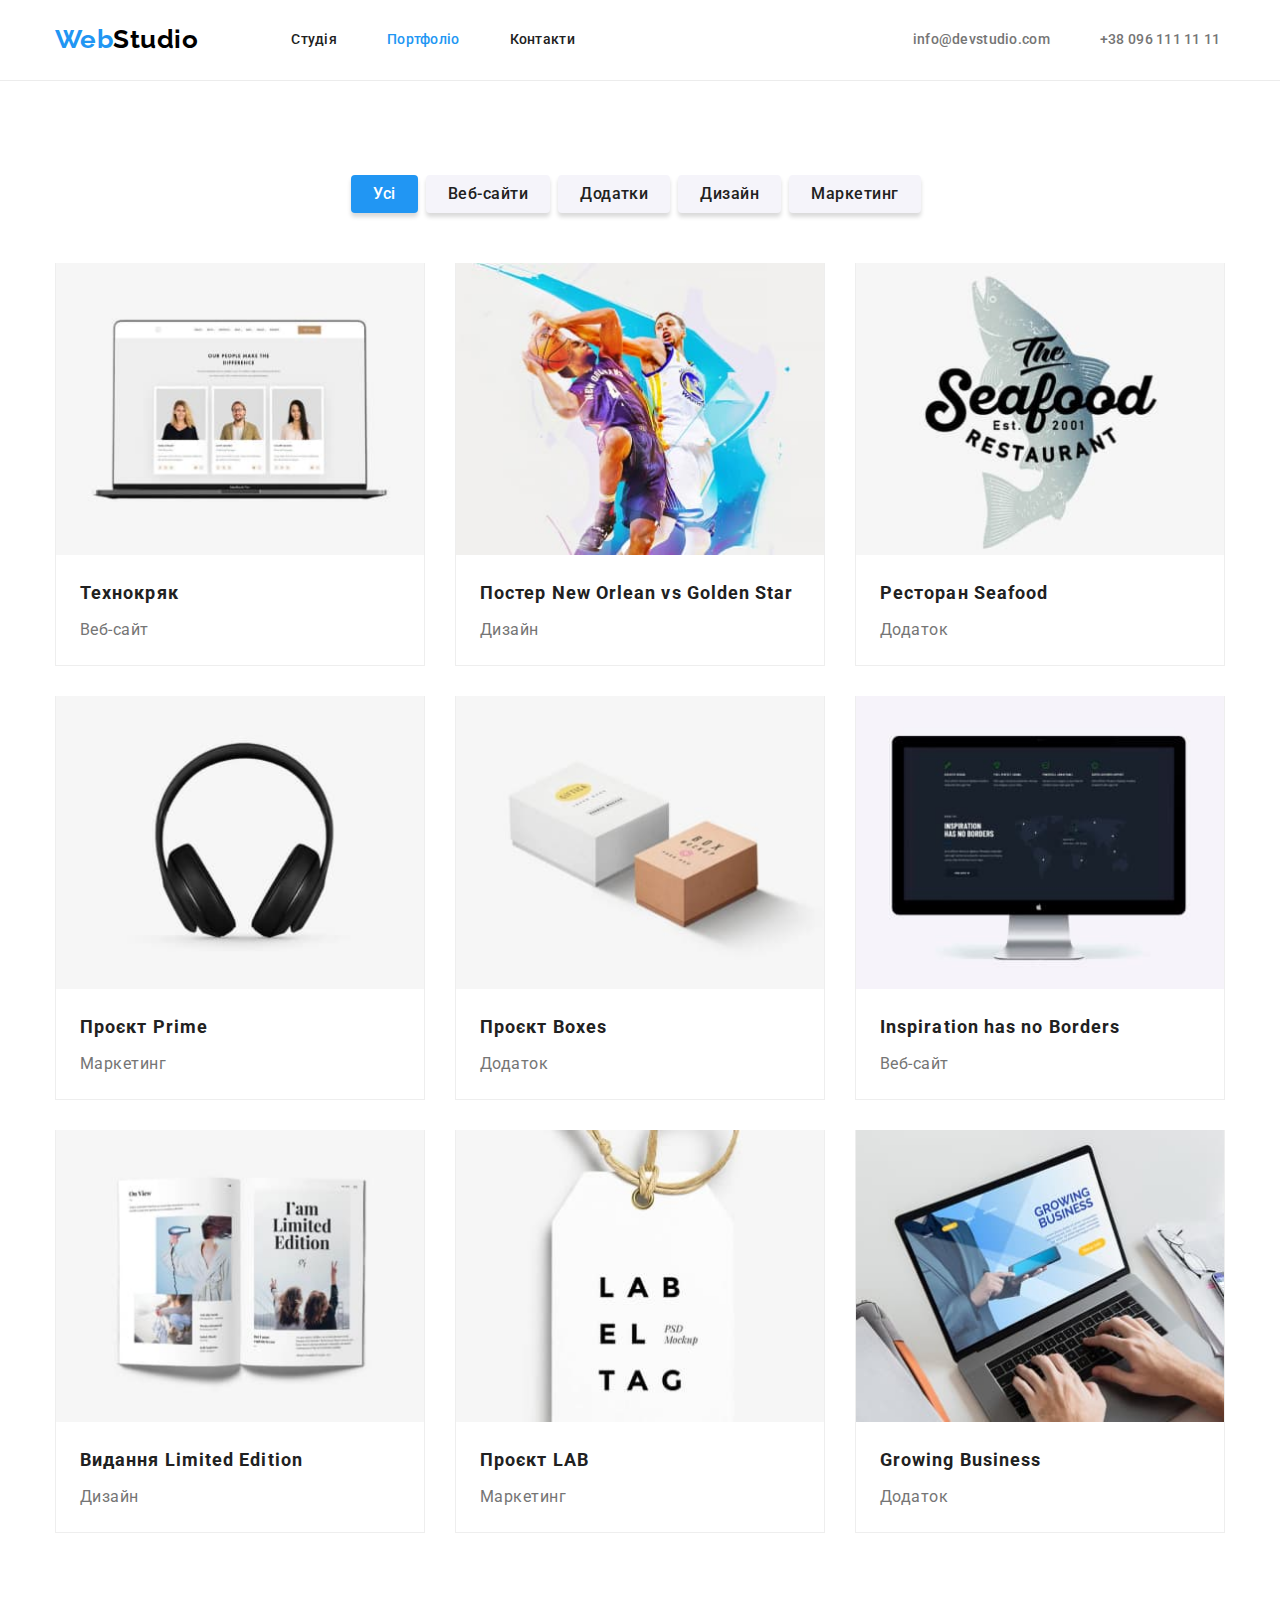
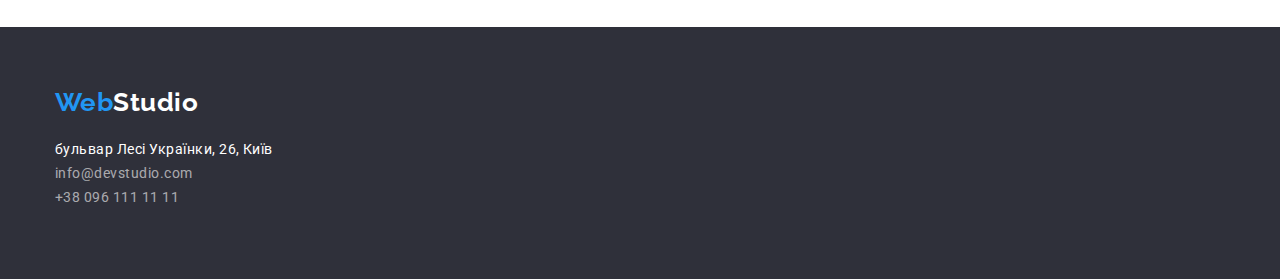
==== commit a1539fac: "page2" ====
--- a/portfolio.html
+++ b/portfolio.html
@@ -18,7 +18,7 @@
     <link rel="stylesheet" href="./css/styles.css" />
   </head>
   <body>
-    <header>
+    <header class="header">
       <div class="container">
         <nav class="main-nav">
           <a class="link logo" href="./index.html">Web<span class="logo-span">Studio</span></a>
@@ -37,7 +37,7 @@
             <a class="link auth" href="mailto:info@devstudio.com">info@devstudio.com</a>
           </li>
           <li class="li">
-            <a class="link auth" href="tel:+380961111111">+38(096) 111-11-11</a>
+            <a class="link auth" href="tel:+380961111111">+38 096 111 11 11</a>
           </li>
         </ul>
       </div>
@@ -46,7 +46,7 @@
       <section class="section hero-portfolio">
         <div class="container">
           <h1 class="visually-hidden">Портфоліо</h1>
-          <ul class="ul-portfolio list">
+          <ul class="filter list">
             <li>
               <button class="btn btn-portfolio btn-portfolio-current" type="button">Усі</button>
             </li>
@@ -55,7 +55,7 @@
             <li><button class="btn btn-portfolio" type="button">Дизайн</button></li>
             <li><button class="btn btn-portfolio" type="button">Маркетинг</button></li>
           </ul>
-          <ul class="list">
+          <ul class="ul-portfolio list">
             <li class="card-portfolio">
               <a href="#" class="link">
                 <img class="img" src="./img/technohack1.jpg" alt="Фото" width="370" />
@@ -158,7 +158,7 @@
             <li class="li">
               <a class="link mailto" href="mailto:info@devstudio.com">info@devstudio.com</a>
             </li class="li">
-            <li><a class="link tel" href="tel:+380961111111">+38(096) 111-11-11</a></li>
+            <li><a class="link tel" href="tel:+380961111111">+38 096 111 11 11</a></li>
           </ul>
         </address>
       </div>
--- a/css/styles.css
+++ b/css/styles.css
@@ -24,18 +24,17 @@
   --accent-text-color: #757575;
   --accent-bgd-color: #2F303A;
 }
-header {
+.header {
   border-bottom: 1px solid #ECECEC;;
 }
-header .container {
+.header .container {
   display: flex;
 }
 .main-nav {
   display: flex;
 }
 .site-nav,
-  .auth-nav,
-    .ul-portfolio {
+  .auth-nav {
   display: flex;
 }
 .link {
@@ -61,14 +60,6 @@
   display: block;
   padding: 32px 0;
 }
-.card-portfolio .link {
-  display: block;
-  padding: 32px 0;
-}
-/* .site-nav .li,
-.auth-nav .li {
-  outline: solid 2px red;
-} */
 /* ::selection {
   color: var(--primary-white-color);
   background-color: var(--accent-bgd-color);
@@ -106,10 +97,10 @@
 }
 .section {
   padding-top: 94px;
+  padding-bottom: 94px;
   text-align: center;
   /* outline: 1px solid red; */
 }
-
 .btn {
   box-shadow: 0px 4px 4px rgba(0, 0, 0, 0.15);
   border: transparent solid 1px;
@@ -140,6 +131,9 @@
   font-weight: 500;
   line-height: 1.62;
   letter-spacing: 0.03em;
+  margin-bottom: 20px;
+  margin-right: 8px;
+  padding: 5px 21px;
 }
 .btn-portfolio-current,
   .btn-portfolio:hover,
@@ -170,18 +164,15 @@
   max-width: 100%;
   height: auto;
   margin-top: 50px;
-  margin-bottom: 94px;
 }
 .work .li+.li {
   margin-left: 15px;
 }
-.card-portfolio .img {
-  display: block;
-  /* max-width: 100%; */
-  height: auto;
-}
-.card-portfolio-item {
-  padding: 20px 24px;
+.work {
+  padding-top: 0;
+}
+.filter {
+  display: inline-flex;
 }
 .features {
   font-size: 14px;
@@ -208,7 +199,6 @@
   max-width: 1600px;
   margin: 0 auto;
   height: 600px;
-  /* padding: 200px 0 200px 437px; */
 }
 .container {
   width: 100%;
@@ -226,6 +216,7 @@
  }
 .hero-studio .container {
   max-width: 696px;
+  padding: 106px 0 0 0;
 }
 .work .title,
   .comand .title {
@@ -233,7 +224,6 @@
   font-weight: 700;
   font-size: 36px;
   line-height: 1.17;
-  text-align: center;
 }
 .comand .title {
   margin-bottom: 50px;
@@ -242,24 +232,22 @@
   background-color: var(--primary-white-color);
   font-size: 16px;
   line-height: 1.19;
-  text-align: center;
-  margin-bottom: 94px;
+}
+.card-studio + .card-studio {
+  margin-left: 30px;
+}
+.card-studio .item {
   box-shadow: 0px 1px 3px rgba(0, 0, 0, 0.12), 0px 1px 1px rgba(0, 0, 0, 0.14), 0px 2px 1px rgba(0, 0, 0, 0.2);
   border-radius: 0px 0px 4px 4px;
   border: transparent solid 1px;
-}
-.card-studio + .card-studio {
-  margin-left: 30px;
-}
-.card-studio .item {
-  padding-bottom: 30px;
+  padding-bottom: 27px;
 }
 .card-title {
   color: var(--primary-text-color);
   font-weight: 500;
   font-size: 16px;
-  margin-top: 30px;
-  margin-bottom: 10px;
+  margin-top: 27px;
+  margin-bottom: 9px;
 }
 .card-text {
   color: var(--accent-text-color);
@@ -288,24 +276,6 @@
 .tel {
   color: rgba(255, 255, 255, 0.6);  
 }
-
-/* .nav:hover,
-  .nav:focus,
-  .auth:hover,
-  .auth:focus,
-  .mailto:hover,
-  .mailto:focus,
-  .tel:hover,
-  .tel:focus,
-  .map:hover,
-  .map:focus,
-  .logo:hover,
-  .logo:focus,
-  .logo-span:hover,
-  .logo-span:focus,
-  .footer-span:hover,
-  .footer-span:focus, */
-  
 .link-current{
   color: var(--accent-color);
 }
@@ -315,11 +285,32 @@
   text-decoration: underline;
   outline: solid 1px transparent;
 }
+.card-portfolio .link {
+  display: block;
+}
+.card-portfolio .img {
+  display: block;
+  max-width: 100%;
+  width: 370px;
+  height: auto;
+}
+.card-portfolio-item {
+  padding: 20px 24px;
+  text-align: left;
+}
 .card-portfolio {
   width: 370px;
 }
-.card-portfolio + .card-portfolio {
-  margin-left: 30px;
+.card-portfolio {
+  border: 1px solid #EEEEEE;
+  border-top: none;
+  margin: 30px 30px 0px 0;
+}
+.card-portfolio:nth-child(3n) {
+  margin-right: 0px;
+}
+.card-portfolio:nth-last-child(-n+3) {
+  margin-bottom: 0;
 }
 .portfolio-title {
   color: var(--primary-text-color);
@@ -327,11 +318,15 @@
   font-size: 18px;
   line-height: 2.00;
   letter-spacing: 0.06em;
-  margin-bottom: 10px;
+  margin-bottom: 4px;
 }
 .portfolio-text {
   color: var(--accent-text-color);
   font-size: 16px;
   line-height: 1.88;
-  margin-bottom: 10px;
-}
+}
+.ul-portfolio {
+  display: flex;
+  flex-wrap: wrap;
+}
+
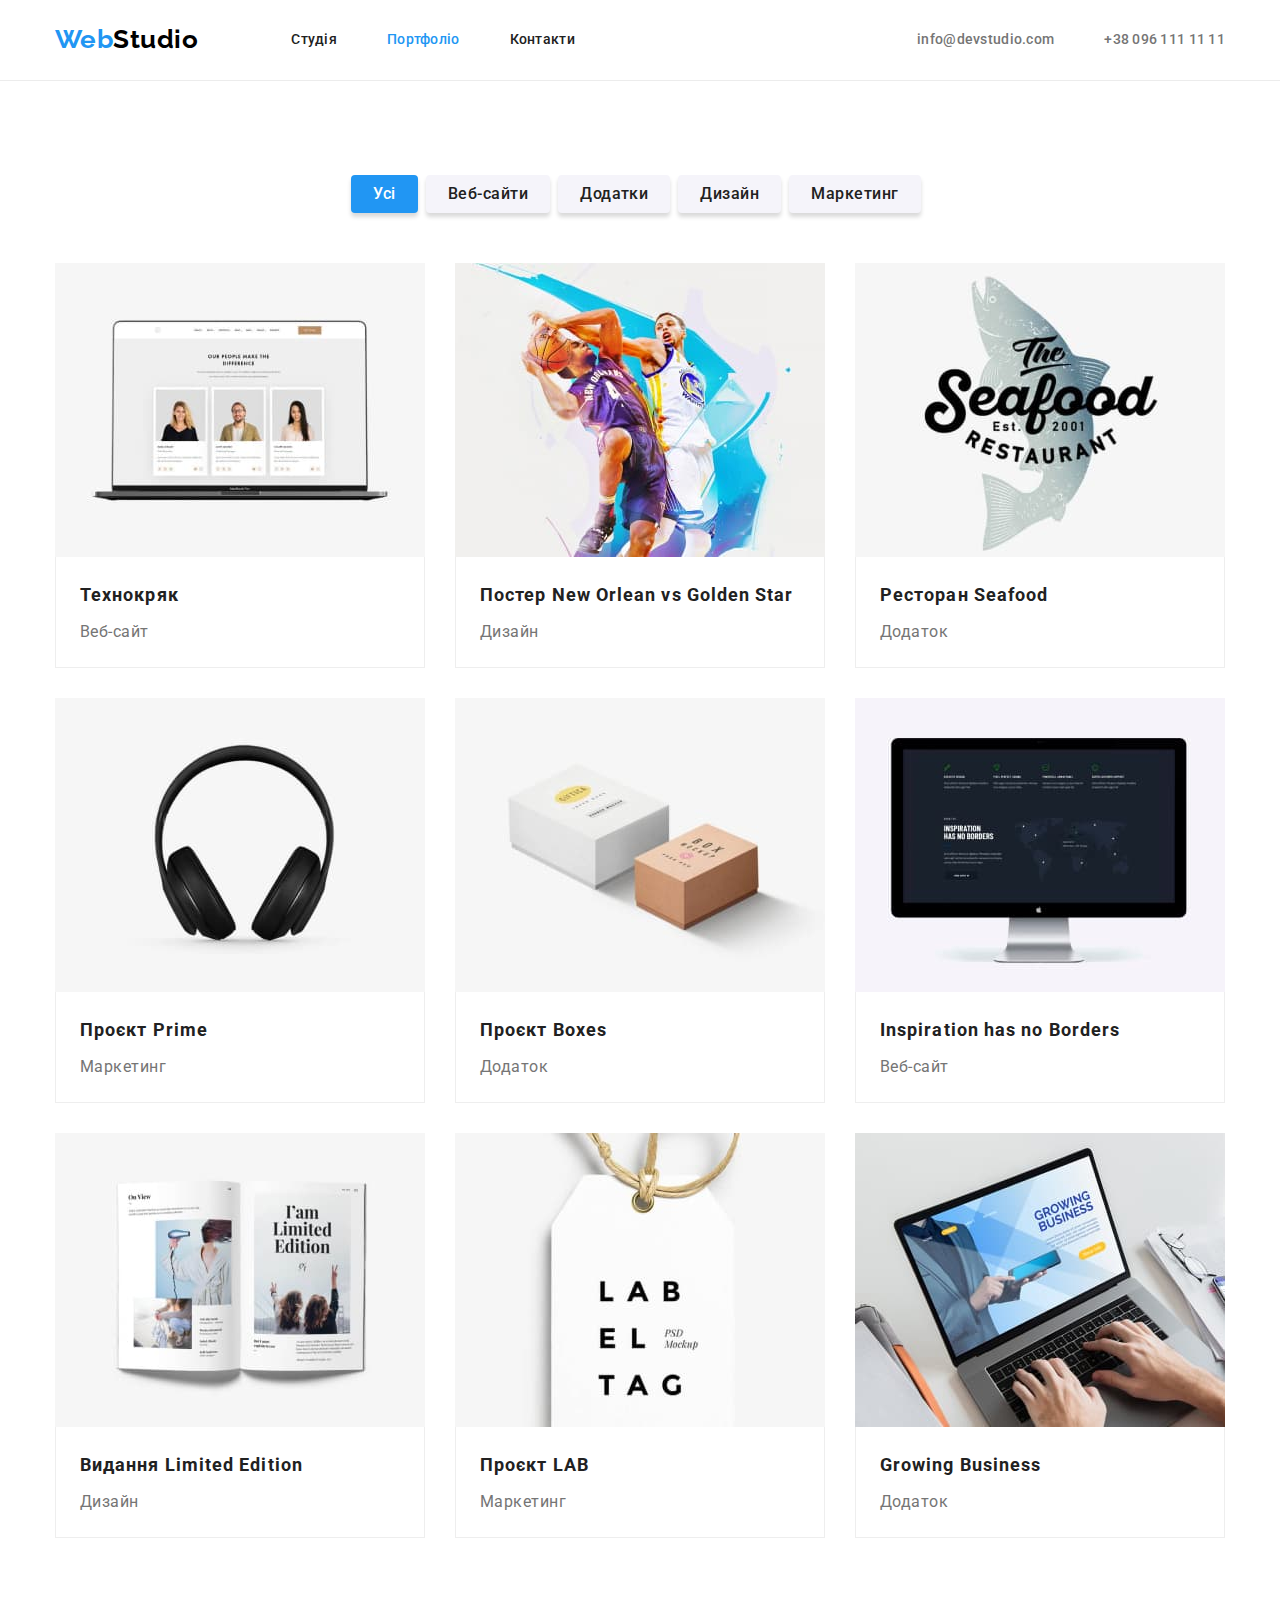
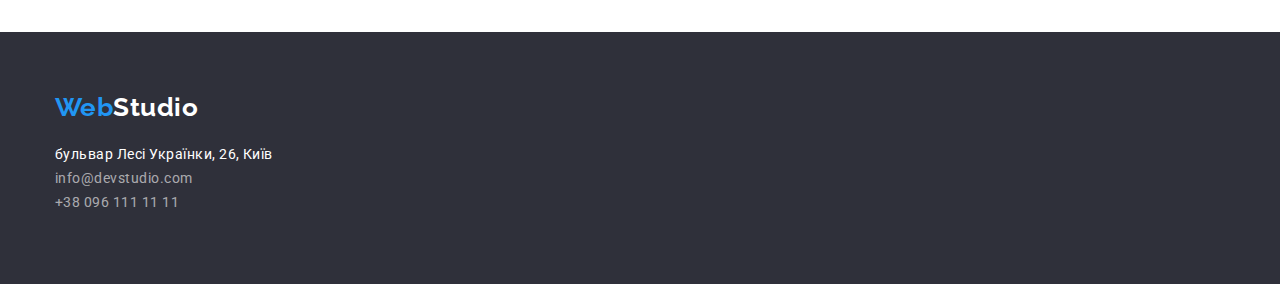
==== commit ea49e559: "hw-03" ====
--- a/portfolio.html
+++ b/portfolio.html
@@ -4,7 +4,7 @@
     <meta charset="UTF-8" />
     <meta http-equiv="X-UA-Compatible" content="IE=edge" />
     <meta name="viewport" content="width=device-width, initial-scale=1.0" />
-    <title>goit-markup-hw-02</title>
+    <title>goit-markup-hw-03</title>
     <link rel="preconnect" href="https://fonts.googleapis.com" />
     <link rel="preconnect" href="https://fonts.gstatic.com" crossorigin />
     <link
--- a/css/styles.css
+++ b/css/styles.css
@@ -16,6 +16,11 @@
 h1,h2,h3, p {
   padding: 0;
   margin: 0;
+}
+img {
+  display: block;
+  max-width: 100%;
+  height: auto;
 }
 :root {
   --primary-text-color:#212121;
@@ -24,27 +29,28 @@
   --accent-text-color: #757575;
   --accent-bgd-color: #2F303A;
 }
-.header {
-  border-bottom: 1px solid #ECECEC;;
-}
-.header .container {
-  display: flex;
-}
-.main-nav {
-  display: flex;
-}
-.site-nav,
-  .auth-nav {
-  display: flex;
-}
-.link {
-  text-decoration: none;
- }
 .list {
   list-style: none;
   padding: 0;
   margin: 0;
 }
+.header {
+  border-bottom: 1px solid #ECECEC;;
+}
+.header .container {
+  display: flex;
+  justify-content: space-between;
+  align-items: center;
+}
+.main-nav,
+ .site-nav,
+ .auth-nav {
+  display: flex;
+  align-items: center;
+}
+.link {
+  text-decoration: none;
+}
 .site-nav .li+.li,
   .auth-nav .li+.li {
   margin-left: 50px; 
@@ -52,18 +58,11 @@
 .site-nav .li:first-child {
   margin-left: 93px;
 }
-.auth-nav .li:first-child {
-  margin-left: 338px;
-}
 .auth-nav .link,
-  .site-nav .link {
+.site-nav .link {
   display: block;
   padding: 32px 0;
 }
-/* ::selection {
-  color: var(--primary-white-color);
-  background-color: var(--accent-bgd-color);
-} */
 .logo {
   display: block;
   color: var(--accent-color);
@@ -131,9 +130,9 @@
   font-weight: 500;
   line-height: 1.62;
   letter-spacing: 0.03em;
-  margin-bottom: 20px;
+  padding: 5px 21px;
   margin-right: 8px;
-  padding: 5px 21px;
+  margin-bottom: 50px;
 }
 .btn-portfolio-current,
   .btn-portfolio:hover,
@@ -160,9 +159,6 @@
   display: flex;
 }
 .work .img {
-  display: block;
-  max-width: 100%;
-  height: auto;
   margin-top: 50px;
 }
 .work .li+.li {
@@ -285,26 +281,17 @@
   text-decoration: underline;
   outline: solid 1px transparent;
 }
+.card-portfolio {
+  margin: 0 30px 30px 0;
+}
 .card-portfolio .link {
   display: block;
 }
-.card-portfolio .img {
-  display: block;
-  max-width: 100%;
-  width: 370px;
-  height: auto;
-}
 .card-portfolio-item {
-  padding: 20px 24px;
-  text-align: left;
-}
-.card-portfolio {
-  width: 370px;
-}
-.card-portfolio {
   border: 1px solid #EEEEEE;
   border-top: none;
-  margin: 30px 30px 0px 0;
+  text-align: left;
+  padding: 20px 24px;
 }
 .card-portfolio:nth-child(3n) {
   margin-right: 0px;
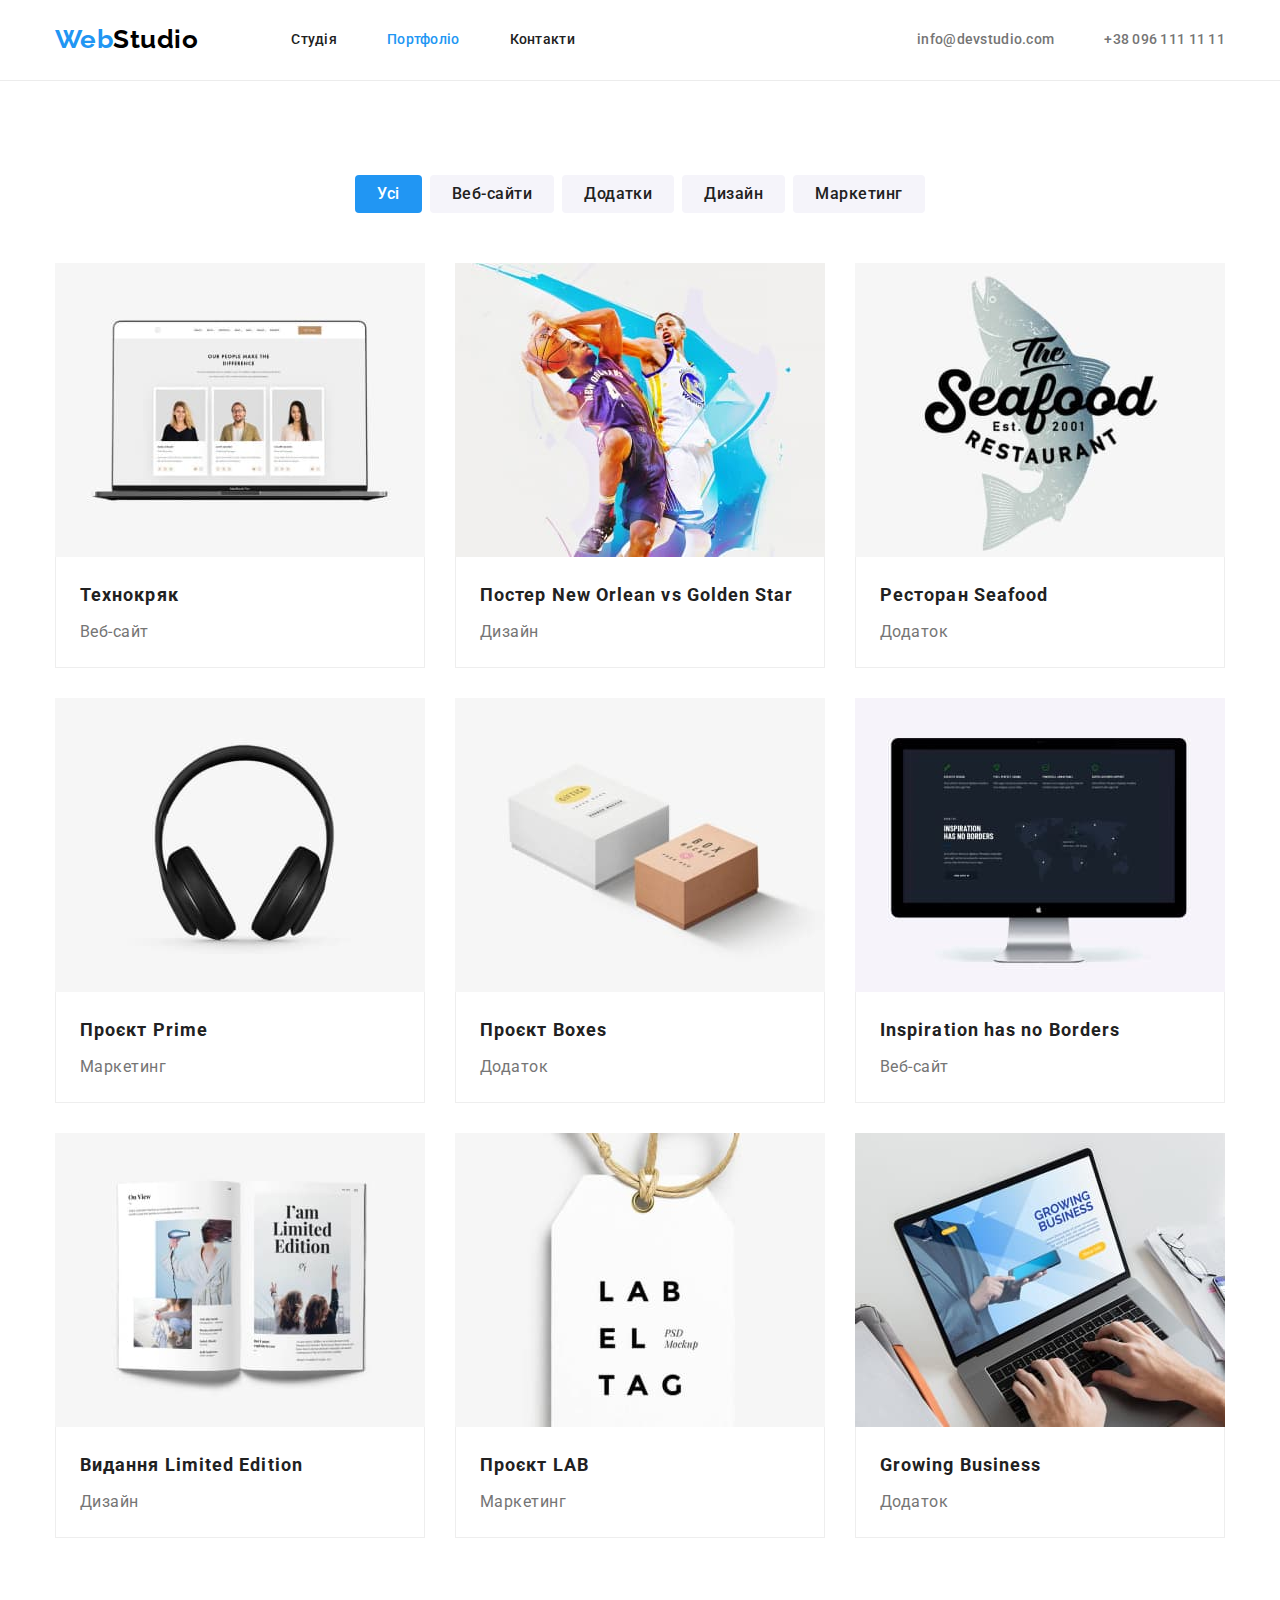
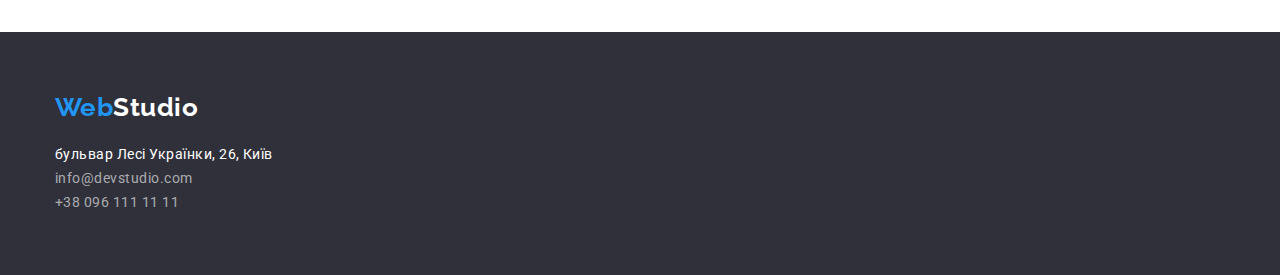
==== commit 6e00708d: "corrections" ====
--- a/portfolio.html
+++ b/portfolio.html
@@ -21,41 +21,39 @@
     <header class="header">
       <div class="container">
         <nav class="main-nav">
-          <a class="link logo" href="./index.html">Web<span class="logo-span">Studio</span></a>
+          <a class="logo link" href="./index.html">Web<span class="logo-span">Studio</span></a>
           <ul class="site-nav list">
-            <li class="li">
-              <a class="link nav" href="./index.html">Студія</a>
+            <li class="item">
+              <a class="nav link" href="./index.html">Студія</a>
             </li>
-            <li class="li">
-              <a class="link nav link-current" href="./portfolio.html">Портфоліо</a>
-            </li>
-            <li class="li"><a class="link nav" href="#">Контакти</a></li>
+            <li class="item"><a class="nav link link-current" href="./portfolio.html">Портфоліо</a></li>
+            <li class="item"><a class="nav link" href="#">Контакти</a></li>
           </ul>
         </nav>
         <ul class="auth-nav list">
-          <li class="li">
-            <a class="link auth" href="mailto:info@devstudio.com">info@devstudio.com</a>
+          <li class="item">
+            <a class="auth link" href="mailto:info@devstudio.com">info@devstudio.com</a>
           </li>
-          <li class="li">
-            <a class="link auth" href="tel:+380961111111">+38 096 111 11 11</a>
+          <li class="item">
+            <a class="auth link" href="tel:+380961111111">+38 096 111 11 11</a>
           </li>
         </ul>
       </div>
     </header>
     <main>
-      <section class="section hero-portfolio">
+      <section class="section">
         <div class="container">
           <h1 class="visually-hidden">Портфоліо</h1>
           <ul class="filter list">
-            <li>
+            <li class="portfolio-item">
               <button class="btn btn-portfolio btn-portfolio-current" type="button">Усі</button>
             </li>
-            <li><button class="btn btn-portfolio" type="button">Веб-сайти</button></li>
-            <li><button class="btn btn-portfolio" type="button">Додатки</button></li>
-            <li><button class="btn btn-portfolio" type="button">Дизайн</button></li>
-            <li><button class="btn btn-portfolio" type="button">Маркетинг</button></li>
+            <li class="portfolio-item"><button class="btn btn-portfolio" type="button">Веб-сайти</button></li>
+            <li class="portfolio-item"><button class="btn btn-portfolio" type="button">Додатки</button></li>
+            <li class="portfolio-item"><button class="btn btn-portfolio" type="button">Дизайн</button></li>
+            <li class="portfolio-item"><button class="btn btn-portfolio" type="button">Маркетинг</button></li>
           </ul>
-          <ul class="ul-portfolio list">
+          <ul class="portfolio-list list">
             <li class="card-portfolio">
               <a href="#" class="link">
                 <img class="img" src="./img/technohack1.jpg" alt="Фото" width="370" />
--- a/css/styles.css
+++ b/css/styles.css
@@ -1,11 +1,3 @@
-html {
-  box-sizing: border-box;
-}
-*,
-*::before,
-*::after {
-  box-sizing: inherit;
-}
 body {
   margin: 0;
   color: var(--primary-text-color);
@@ -51,18 +43,6 @@
 .link {
   text-decoration: none;
 }
-.site-nav .li+.li,
-  .auth-nav .li+.li {
-  margin-left: 50px; 
-}
-.site-nav .li:first-child {
-  margin-left: 93px;
-}
-.auth-nav .link,
-.site-nav .link {
-  display: block;
-  padding: 32px 0;
-}
 .logo {
   display: block;
   color: var(--accent-color);
@@ -70,19 +50,16 @@
   font-weight: 700;
   font-size: 26px;
   line-height: 1.19;
-  margin-left: 0;  
+  margin-left: 0;
 }
 .logo-span {
   color: #000000;
 }
 .main-nav .logo {
-  padding: 24px 0 25px 0;
-}
-.footer .logo {
-  padding: 60px 0 20px 0;
+  padding: 24px 93px 25px 0;
 }
 .site-nav,
-  .auth-nav {
+.auth-nav {
   font-weight: 500;
   font-size: 14px;
   line-height: 1.14;
@@ -94,14 +71,44 @@
 .auth {
   color: var(--accent-text-color);
 }
+.site-nav .item+.item,
+.auth-nav .item+.item {
+  margin-left: 50px;
+}
+.site-nav .link,
+.auth-nav .link {
+  display: block;
+  padding: 32px 0;
+}
+.hero-studio {
+  background-color: var(--accent-bgd-color);
+  max-width: 1600px;
+  height: 600px;
+  margin: 0 auto;
+  text-align: center;
+  padding: 200px 0;
+}
+.hero-studio .heading {
+  color: var(--primary-white-color);
+  font-weight: 900;
+  font-size: 44px;
+  line-height: 1.36;
+  letter-spacing: 0.06em;
+  text-transform: uppercase;
+  max-width: 696px;
+  margin: 0 auto;
+  margin-bottom: 30px;
+}
 .section {
   padding-top: 94px;
   padding-bottom: 94px;
-  text-align: center;
-  /* outline: 1px solid red; */
+}
+.container {
+  max-width: 1200px;
+  margin: 0 auto;
+  padding: 0 15px;
 }
 .btn {
-  box-shadow: 0px 4px 4px rgba(0, 0, 0, 0.15);
   border: transparent solid 1px;
   border-radius: 4px;
   font-family: inherit;
@@ -109,6 +116,11 @@
   text-align: center;
   cursor: pointer;
 }
+.btn:hover,
+.btn:focus {
+  box-shadow: 0px 4px 4px rgba(0, 0, 0, 0.15);
+  outline: solid 1px transparent;
+}
 .btn-studio {
   color: var(--primary-white-color);
   background:var(--accent-color);
@@ -117,12 +129,10 @@
   font-weight: 700;
   line-height: 1.88;
   letter-spacing: 0.06em;
-  margin-top: 30px;
 }
 .btn-studio:hover,
 .btn-studio:focus {
   color: #188CE8;
-  outline: solid 1px transparent;
 }
 .btn-portfolio {
   color: var(--primary-text-color);
@@ -131,8 +141,6 @@
   line-height: 1.62;
   letter-spacing: 0.03em;
   padding: 5px 21px;
-  margin-right: 8px;
-  margin-bottom: 50px;
 }
 .btn-portfolio-current,
   .btn-portfolio:hover,
@@ -154,27 +162,18 @@
   margin: -1px;
 }
 .features .list,
-.work .list,
-.comand .list {
-  display: flex;
-}
-.work .img {
-  margin-top: 50px;
-}
-.work .li+.li {
-  margin-left: 15px;
-}
-.work {
-  padding-top: 0;
-}
-.filter {
-  display: inline-flex;
+  .work .list,
+  .comand .list {
+  display: flex;
 }
 .features {
   font-size: 14px;
   text-align: left;
 }
-.features-title {
+.features .item+.item {
+  margin-left: 30px;
+}
+.features .title {
   color: var(--primary-text-color);
   font-weight: 700;
   font-size: 14px;
@@ -182,82 +181,70 @@
   text-transform: uppercase;
   margin-bottom: 10px;  
 }
-.features-text {
+.features .text {
   color: var(--accent-text-color);
   line-height: 1.71;
 }
+.work {
+  padding-top: 0;
+}
+.work .heading {
+  margin-bottom: 50px;
+}
+.work .item+.item {
+  margin-left: 30px;
+}
+.work .heading,
+  .comand .heading {
+  color: var(--primary-text-color);
+  font-weight: 700;
+  font-size: 36px;
+  line-height: 1.17;
+  text-align: center;
+}
 .comand {
   background-color: #F5F4FA;
 }
-.hero-studio {
-  background-color: var(--accent-bgd-color);
-  width: 100%;
-  max-width: 1600px;
-  margin: 0 auto;
-  height: 600px;
-}
-.container {
-  width: 100%;
-  max-width: 1200px;
-  margin: 0 auto;
-  padding: 0 15px;
-}
-.hero-studio .title {
-  color: var(--primary-white-color);
-  font-weight: 900;
-  font-size: 44px;
-  line-height: 1.36;
-  letter-spacing: 0.06em;
-  text-transform: uppercase;
- }
-.hero-studio .container {
-  max-width: 696px;
-  padding: 106px 0 0 0;
-}
-.work .title,
-  .comand .title {
-  color: var(--primary-text-color);
-  font-weight: 700;
-  font-size: 36px;
-  line-height: 1.17;
-}
-.comand .title {
+.comand .heading {
   margin-bottom: 50px;
 }
-.card-studio {
+.comand .card {
   background-color: var(--primary-white-color);
   font-size: 16px;
   line-height: 1.19;
-}
-.card-studio + .card-studio {
+  text-align: center;
+}
+.comand .card+.card {
   margin-left: 30px;
 }
-.card-studio .item {
+.comand .item {
   box-shadow: 0px 1px 3px rgba(0, 0, 0, 0.12), 0px 1px 1px rgba(0, 0, 0, 0.14), 0px 2px 1px rgba(0, 0, 0, 0.2);
   border-radius: 0px 0px 4px 4px;
   border: transparent solid 1px;
-  padding-bottom: 27px;
-}
-.card-title {
+  padding-top: 30px;
+  padding-bottom: 30px;  
+}
+.comand .title {
   color: var(--primary-text-color);
   font-weight: 500;
   font-size: 16px;
-  margin-top: 27px;
   margin-bottom: 9px;
 }
-.card-text {
+.comand .text {
   color: var(--accent-text-color);
 }
 .footer {
-  display: block;
   background-color: var(--accent-bgd-color);
-  width: 100%;
-  max-width: 1600px;
-  margin: 0 auto;
-  height: 252px;
+  padding: 60px 0;
+}
+.footer .logo {
+  margin-bottom: 20px;
 }
 .footer-span {
   color: var(--primary-white-color);
+}
+.footer .item:not(:last-child) {
+  margin-bottom: 9px;
 }
 .address {
   font-style: normal;
@@ -281,23 +268,32 @@
   text-decoration: underline;
   outline: solid 1px transparent;
 }
-.card-portfolio {
-  margin: 0 30px 30px 0;
+.filter {
+  display: flex;
+  justify-content: center;
+  margin-bottom: 50px;
 }
 .card-portfolio .link {
   display: block;
 }
+.card-portfolio .link:hover,
+  .card-portfolio .link:focus {
+    text-decoration: none;
+  }
 .card-portfolio-item {
   border: 1px solid #EEEEEE;
   border-top: none;
   text-align: left;
   padding: 20px 24px;
 }
-.card-portfolio:nth-child(3n) {
-  margin-right: 0px;
-}
-.card-portfolio:nth-last-child(-n+3) {
-  margin-bottom: 0;
+.card-portfolio:not(:nth-child(3n)) {
+  margin-right: 30px;
+}
+.card-portfolio:not(:nth-last-child(-n+3)) {
+  margin-bottom: 30px;
+}
+.portfolio-item:not(:last-child) {
+  margin-right: 8px;
 }
 .portfolio-title {
   color: var(--primary-text-color);
@@ -312,7 +308,7 @@
   font-size: 16px;
   line-height: 1.88;
 }
-.ul-portfolio {
+.portfolio-list {
   display: flex;
   flex-wrap: wrap;
 }
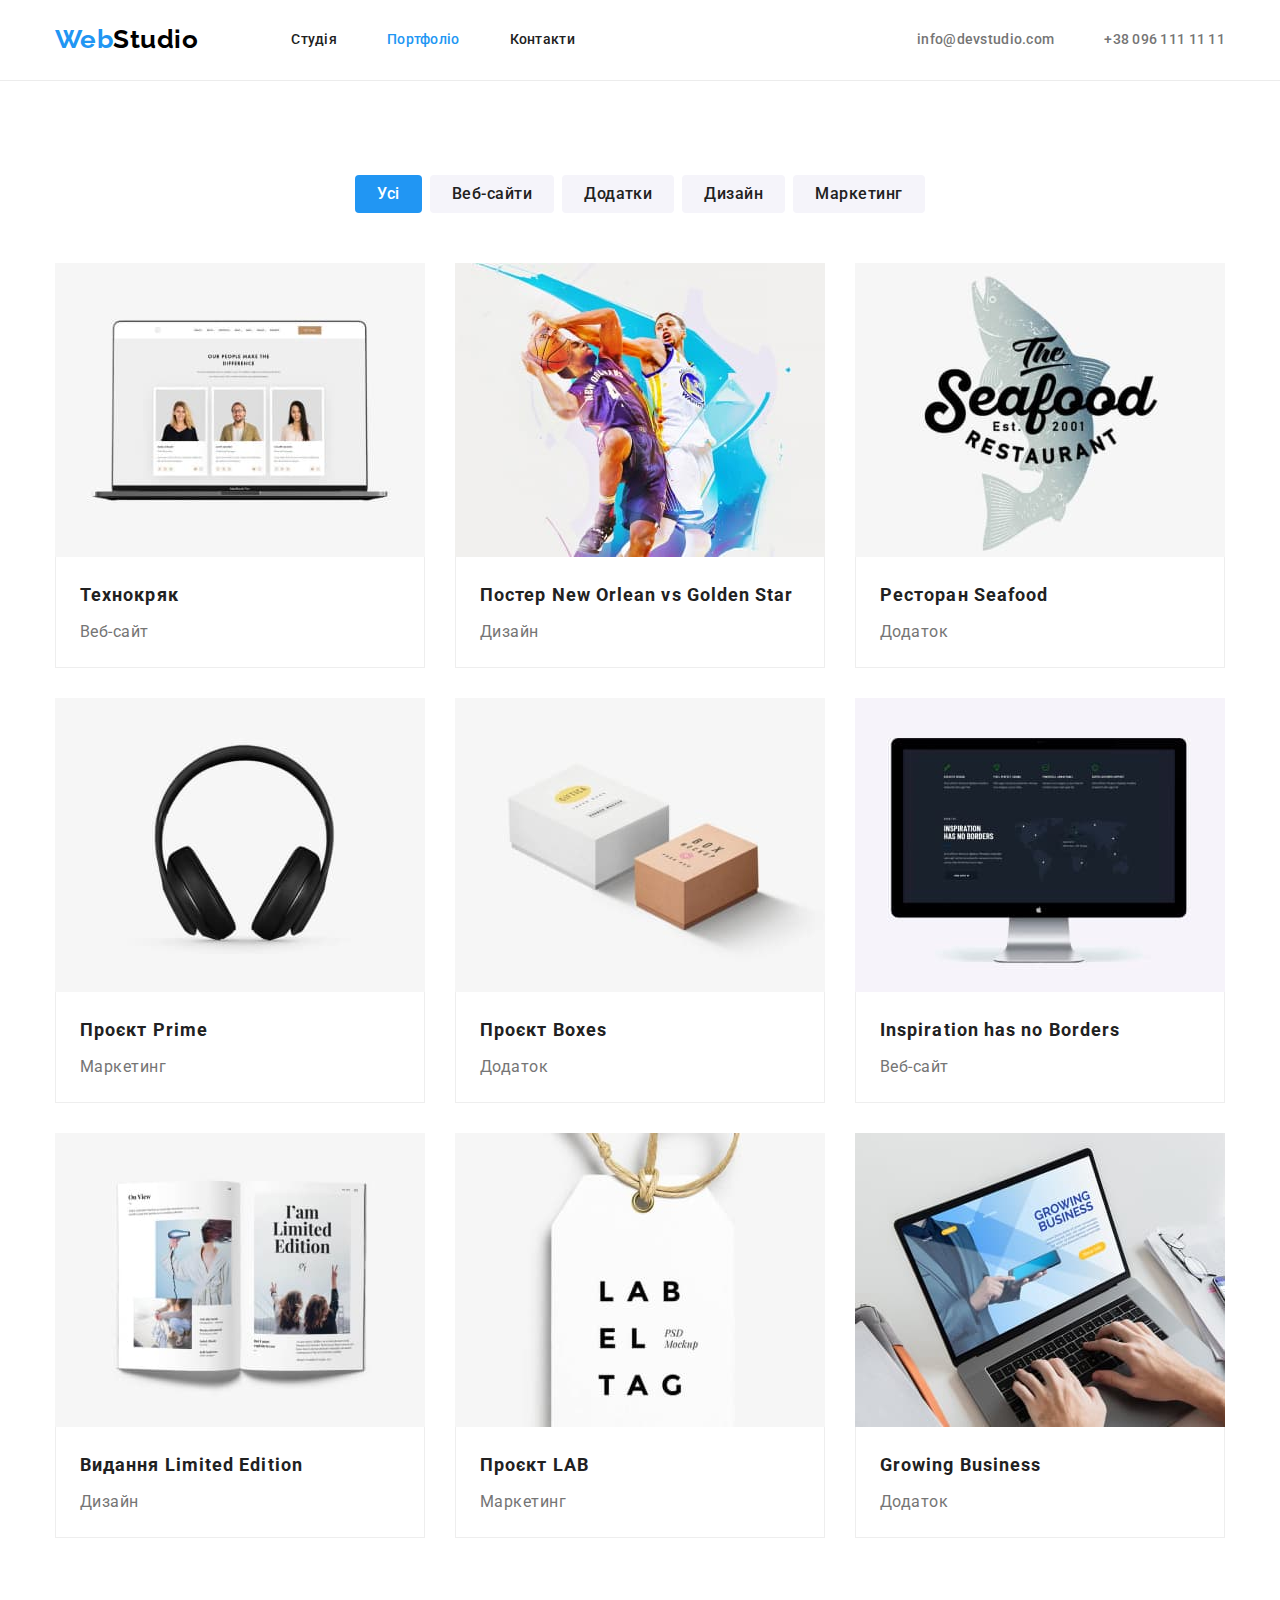
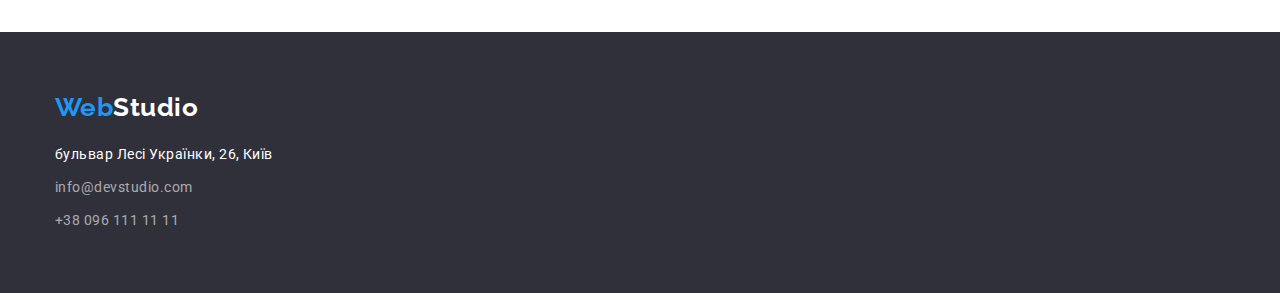
==== commit e312c0ff: "class name correct" ====
--- a/portfolio.html
+++ b/portfolio.html
@@ -22,20 +22,22 @@
       <div class="container">
         <nav class="main-nav">
           <a class="logo link" href="./index.html">Web<span class="logo-span">Studio</span></a>
-          <ul class="site-nav list">
-            <li class="item">
-              <a class="nav link" href="./index.html">Студія</a>
+          <ul class="site-nav-list list">
+            <li class="site-nav-item">
+              <a class="site-nav-link link" href="./index.html">Студія</a>
             </li>
-            <li class="item"><a class="nav link link-current" href="./portfolio.html">Портфоліо</a></li>
-            <li class="item"><a class="nav link" href="#">Контакти</a></li>
+            <li class="site-nav-item">
+              <a class="site-nav-link link link-current" href="./portfolio.html">Портфоліо</a>
+            </li>
+            <li class="site-nav-item"><a class="site-nav-link link" href="#">Контакти</a></li>
           </ul>
         </nav>
-        <ul class="auth-nav list">
-          <li class="item">
-            <a class="auth link" href="mailto:info@devstudio.com">info@devstudio.com</a>
+        <ul class="auth-nav-list list">
+          <li class="auth-nav-item">
+            <a class="auth-nav-link link" href="mailto:info@devstudio.com">info@devstudio.com</a>
           </li>
-          <li class="item">
-            <a class="auth link" href="tel:+380961111111">+38 096 111 11 11</a>
+          <li class="auth-nav-item">
+            <a class="auth-nav-link link" href="tel:+380961111111">+38 096 111 11 11</a>
           </li>
         </ul>
       </div>
@@ -44,94 +46,102 @@
       <section class="section">
         <div class="container">
           <h1 class="visually-hidden">Портфоліо</h1>
-          <ul class="filter list">
-            <li class="portfolio-item">
+          <ul class="filter-list list">
+            <li class="btn-portfolio-item">
               <button class="btn btn-portfolio btn-portfolio-current" type="button">Усі</button>
             </li>
-            <li class="portfolio-item"><button class="btn btn-portfolio" type="button">Веб-сайти</button></li>
-            <li class="portfolio-item"><button class="btn btn-portfolio" type="button">Додатки</button></li>
-            <li class="portfolio-item"><button class="btn btn-portfolio" type="button">Дизайн</button></li>
-            <li class="portfolio-item"><button class="btn btn-portfolio" type="button">Маркетинг</button></li>
+            <li class="btn-portfolio-item">
+              <button class="btn btn-portfolio" type="button">Веб-сайти</button>
+            </li>
+            <li class="btn-portfolio-item">
+              <button class="btn btn-portfolio" type="button">Додатки</button>
+            </li>
+            <li class="btn-portfolio-item">
+              <button class="btn btn-portfolio" type="button">Дизайн</button>
+            </li>
+            <li class="btn-portfolio-item">
+              <button class="btn btn-portfolio" type="button">Маркетинг</button>
+            </li>
           </ul>
-          <ul class="portfolio-list list">
-            <li class="card-portfolio">
-              <a href="#" class="link">
+          <ul class="card-portfolio-list list">
+            <li class="card-portfolio-item">
+              <a href="#" class="card-portfolio-link link">
                 <img class="img" src="./img/technohack1.jpg" alt="Фото" width="370" />
-                <div class="card-portfolio-item">
-                  <h2 class="portfolio-title">Технокряк</h2>
-                  <p class="portfolio-text">Веб-сайт</p>
+                <div class="card-portfolio-box">
+                  <h2 class="card-portfolio-title">Технокряк</h2>
+                  <p class="card-portfolio-text">Веб-сайт</p>
                 </div>
               </a>
             </li>
-            <li class="card-portfolio">
-              <a href="#" class="link">
+            <li class="card-portfolio-item">
+              <a href="#" class="card-portfolio-link link">
                 <img class="img" src="./img/neworlean2.jpg" alt="Фото" width="370" />
-                <div class="card-portfolio-item">
-                  <h2 class="portfolio-title">Постер New Orlean vs Golden Star</h2>
-                  <p class="portfolio-text">Дизайн</p>
+                <div class="card-portfolio-box">
+                  <h2 class="card-portfolio-title">Постер New Orlean vs Golden Star</h2>
+                  <p class="card-portfolio-text">Дизайн</p>
                 </div>
               </a>
             </li>
-            <li class="card-portfolio">
-              <a href="#" class="link">
+            <li class="card-portfolio-item">
+              <a href="#" class="card-portfolio-link link">
                 <img class="img" src="./img/seafood3.jpg" alt="Фото" width="370" />
-                <div class="card-portfolio-item">
-                  <h2 class="portfolio-title">Ресторан Seafood</h2>
-                  <p class="portfolio-text">Додаток</p>
+                <div class="card-portfolio-box">
+                  <h2 class="card-portfolio-title">Ресторан Seafood</h2>
+                  <p class="card-portfolio-text">Додаток</p>
                 </div>
               </a>
             </li>
-            <li class="card-portfolio">
-              <a href="#" class="link">
+            <li class="card-portfolio-item">
+              <a href="#" class="card-portfolio-link link">
                 <img class="img" src="./img/prime4.jpg" alt="Фото" width="370" />
-                <div class="card-portfolio-item">
-                  <h2 class="portfolio-title">Проєкт Prime</h2>
-                  <p class="portfolio-text">Маркетинг</p>
+                <div class="card-portfolio-box">
+                  <h2 class="card-portfolio-title">Проєкт Prime</h2>
+                  <p class="card-portfolio-text">Маркетинг</p>
                 </div>
               </a>
             </li>
-            <li class="card-portfolio">
-              <a href="#" class="link">
+            <li class="card-portfolio-item">
+              <a href="#" class="card-portfolio-link link">
                 <img class="img" src="./img/boxes5.jpg" alt="Фото" width="370" />
-                <div class="card-portfolio-item">
-                  <h2 class="portfolio-title">Проєкт Boxes</h2>
-                  <p class="portfolio-text">Додаток</p>
+                <div class="card-portfolio-box">
+                  <h2 class="card-portfolio-title">Проєкт Boxes</h2>
+                  <p class="card-portfolio-text">Додаток</p>
                 </div>
               </a>
             </li>
-            <li class="card-portfolio">
-              <a href="#" class="link">
+            <li class="card-portfolio-item">
+              <a href="#" class="card-portfolio-link link">
                 <img class="img" src="./img/noborders6.jpg" alt="Фото" width="370" />
-                <div class="card-portfolio-item">
-                  <h2 class="portfolio-title">Inspiration has no Borders</h2>
-                  <p class="portfolio-text">Веб-сайт</p>
+                <div class="card-portfolio-box">
+                  <h2 class="card-portfolio-title">Inspiration has no Borders</h2>
+                  <p class="card-portfolio-text">Веб-сайт</p>
                 </div>
               </a>
             </li>
-            <li class="card-portfolio">
-              <a href="#" class="link">
+            <li class="card-portfolio-item">
+              <a href="#" class="card-portfolio-link link">
                 <img class="img" src="./img/limited7.jpg" alt="Фото" width="370" />
-                <div class="card-portfolio-item">
-                  <h2 class="portfolio-title">Видання Limited Edition</h2>
-                  <p class="portfolio-text">Дизайн</p>
+                <div class="card-portfolio-box">
+                  <h2 class="card-portfolio-title">Видання Limited Edition</h2>
+                  <p class="card-portfolio-text">Дизайн</p>
                 </div>
               </a>
             </li>
-            <li class="card-portfolio">
-              <a href="#" class="link">
+            <li class="card-portfolio-item">
+              <a href="#" class="card-portfolio-link link">
                 <img class="img" src="./img/lab8.jpg" alt="Фото" width="370" />
-                <div class="card-portfolio-item">
-                  <h2 class="portfolio-title">Проєкт LAB</h2>
-                  <p class="portfolio-text">Маркетинг</p>
+                <div class="card-portfolio-box">
+                  <h2 class="card-portfolio-title">Проєкт LAB</h2>
+                  <p class="card-portfolio-text">Маркетинг</p>
                 </div>
               </a>
             </li>
-            <li class="card-portfolio">
-              <a href="#" class="link">
+            <li class="card-portfolio-item">
+              <a href="#" class="card-portfolio-link link">
                 <img class="img" src="./img/growing9.jpg" alt="Фото" width="370" />
-                <div class="card-portfolio-item">
-                  <h2 class="portfolio-title">Growing Business</h2>
-                  <p class="portfolio-text">Додаток</p>
+                <div class="card-portfolio-box">
+                  <h2 class="card-portfolio-title">Growing Business</h2>
+                  <p class="card-portfolio-text">Додаток</p>
                 </div>
               </a>
             </li>
@@ -143,8 +153,8 @@
       <div class="container">
         <a class="link logo" href="./index.html">Web<span class="footer-span">Studio</span></a>
         <address class="address">
-          <ul class="footer-nav list">
-            <li class="li">
+          <ul class="footer-nav-list list">
+            <li class="footer-nav-item">
               <a
                 class="link map"
                 href="https://goo.gl/maps/aX8FBNbtvhdyTscHA"
@@ -153,10 +163,12 @@
                 >бульвар Лесі Українки, 26, Київ</a
               >
             </li>
-            <li class="li">
+            <li class="footer-nav-item">
               <a class="link mailto" href="mailto:info@devstudio.com">info@devstudio.com</a>
-            </li class="li">
-            <li><a class="link tel" href="tel:+380961111111">+38 096 111 11 11</a></li>
+            </li>
+            <li class="footer-nav-item">
+              <a class="link tel" href="tel:+380961111111">+38 096 111 11 11</a>
+            </li>
           </ul>
         </address>
       </div>
--- a/css/styles.css
+++ b/css/styles.css
@@ -35,8 +35,8 @@
   align-items: center;
 }
 .main-nav,
- .site-nav,
- .auth-nav {
+ .site-nav-list,
+ .auth-nav-list {
   display: flex;
   align-items: center;
 }
@@ -58,25 +58,28 @@
 .main-nav .logo {
   padding: 24px 93px 25px 0;
 }
-.site-nav,
-.auth-nav {
+.main-nav .logo-span {
+  padding: 24px 0 25px 0
+}
+.site-nav-link,
+.auth-nav-link {
   font-weight: 500;
   font-size: 14px;
   line-height: 1.14;
   letter-spacing: 0.02em;
 }
-.nav {
-  color: var(--primary-text-color);
-}
-.auth {
+.site-nav-link {
+  color: var(--primary-text-color);
+}
+.auth-nav-link {
   color: var(--accent-text-color);
 }
-.site-nav .item+.item,
-.auth-nav .item+.item {
+.site-nav-item+.site-nav-item,
+.auth-nav-item+.auth-nav-item {
   margin-left: 50px;
 }
-.site-nav .link,
-.auth-nav .link {
+.site-nav-link,
+.auth-nav-link {
   display: block;
   padding: 32px 0;
 }
@@ -88,7 +91,7 @@
   text-align: center;
   padding: 200px 0;
 }
-.hero-studio .heading {
+.hero-studio-heading {
   color: var(--primary-white-color);
   font-weight: 900;
   font-size: 44px;
@@ -161,19 +164,19 @@
   clip-path: inset(50%);
   margin: -1px;
 }
-.features .list,
-  .work .list,
-  .comand .list {
+.features-list,
+  .work-list,
+  .comand-card-list {
   display: flex;
 }
 .features {
   font-size: 14px;
   text-align: left;
 }
-.features .item+.item {
+.features-item+.features-item {
   margin-left: 30px;
 }
-.features .title {
+.features-title {
   color: var(--primary-text-color);
   font-weight: 700;
   font-size: 14px;
@@ -181,56 +184,56 @@
   text-transform: uppercase;
   margin-bottom: 10px;  
 }
-.features .text {
+.features-text {
   color: var(--accent-text-color);
   line-height: 1.71;
 }
 .work {
   padding-top: 0;
 }
-.work .heading {
+.work-heading {
   margin-bottom: 50px;
 }
-.work .item+.item {
+.work-item+.work-item {
   margin-left: 30px;
 }
-.work .heading,
-  .comand .heading {
+.work-heading,
+  .comand-card-heading {
   color: var(--primary-text-color);
   font-weight: 700;
   font-size: 36px;
   line-height: 1.17;
   text-align: center;
 }
-.comand {
+.comand-card {
   background-color: #F5F4FA;
 }
-.comand .heading {
+.comand-card-heading {
   margin-bottom: 50px;
 }
-.comand .card {
+.comand-card-item {
   background-color: var(--primary-white-color);
   font-size: 16px;
   line-height: 1.19;
   text-align: center;
 }
-.comand .card+.card {
+.comand-card-item+.comand-card-item {
   margin-left: 30px;
 }
-.comand .item {
+.comand-card-box {
   box-shadow: 0px 1px 3px rgba(0, 0, 0, 0.12), 0px 1px 1px rgba(0, 0, 0, 0.14), 0px 2px 1px rgba(0, 0, 0, 0.2);
   border-radius: 0px 0px 4px 4px;
   border: transparent solid 1px;
   padding-top: 30px;
   padding-bottom: 30px;  
 }
-.comand .title {
+.comand-card-title {
   color: var(--primary-text-color);
   font-weight: 500;
   font-size: 16px;
   margin-bottom: 9px;
 }
-.comand .text {
+.comand-card-text {
   color: var(--accent-text-color);
 }
 .footer {
@@ -243,7 +246,7 @@
 .footer-span {
   color: var(--primary-white-color);
 }
-.footer .item:not(:last-child) {
+.footer-nav-item:not(:last-child) {
   margin-bottom: 9px;
 }
 .address {
@@ -268,34 +271,34 @@
   text-decoration: underline;
   outline: solid 1px transparent;
 }
-.filter {
+.filter-list {
   display: flex;
   justify-content: center;
   margin-bottom: 50px;
 }
-.card-portfolio .link {
+.card-portfolio-list {
   display: block;
 }
-.card-portfolio .link:hover,
-  .card-portfolio .link:focus {
+.card-portfolio-link:hover,
+  .card-portfolio-link:focus {
     text-decoration: none;
   }
-.card-portfolio-item {
+.card-portfolio-box {
   border: 1px solid #EEEEEE;
   border-top: none;
   text-align: left;
   padding: 20px 24px;
 }
-.card-portfolio:not(:nth-child(3n)) {
+.card-portfolio-item:not(:nth-child(3n)) {
   margin-right: 30px;
 }
-.card-portfolio:not(:nth-last-child(-n+3)) {
+.card-portfolio-item:not(:nth-last-child(-n+3)) {
   margin-bottom: 30px;
 }
-.portfolio-item:not(:last-child) {
+.btn-portfolio-item:not(:last-child) {
   margin-right: 8px;
 }
-.portfolio-title {
+.card-portfolio-title {
   color: var(--primary-text-color);
   font-weight: 700;
   font-size: 18px;
@@ -303,12 +306,12 @@
   letter-spacing: 0.06em;
   margin-bottom: 4px;
 }
-.portfolio-text {
+.card-portfolio-text {
   color: var(--accent-text-color);
   font-size: 16px;
   line-height: 1.88;
 }
-.portfolio-list {
+.card-portfolio-list {
   display: flex;
   flex-wrap: wrap;
 }
